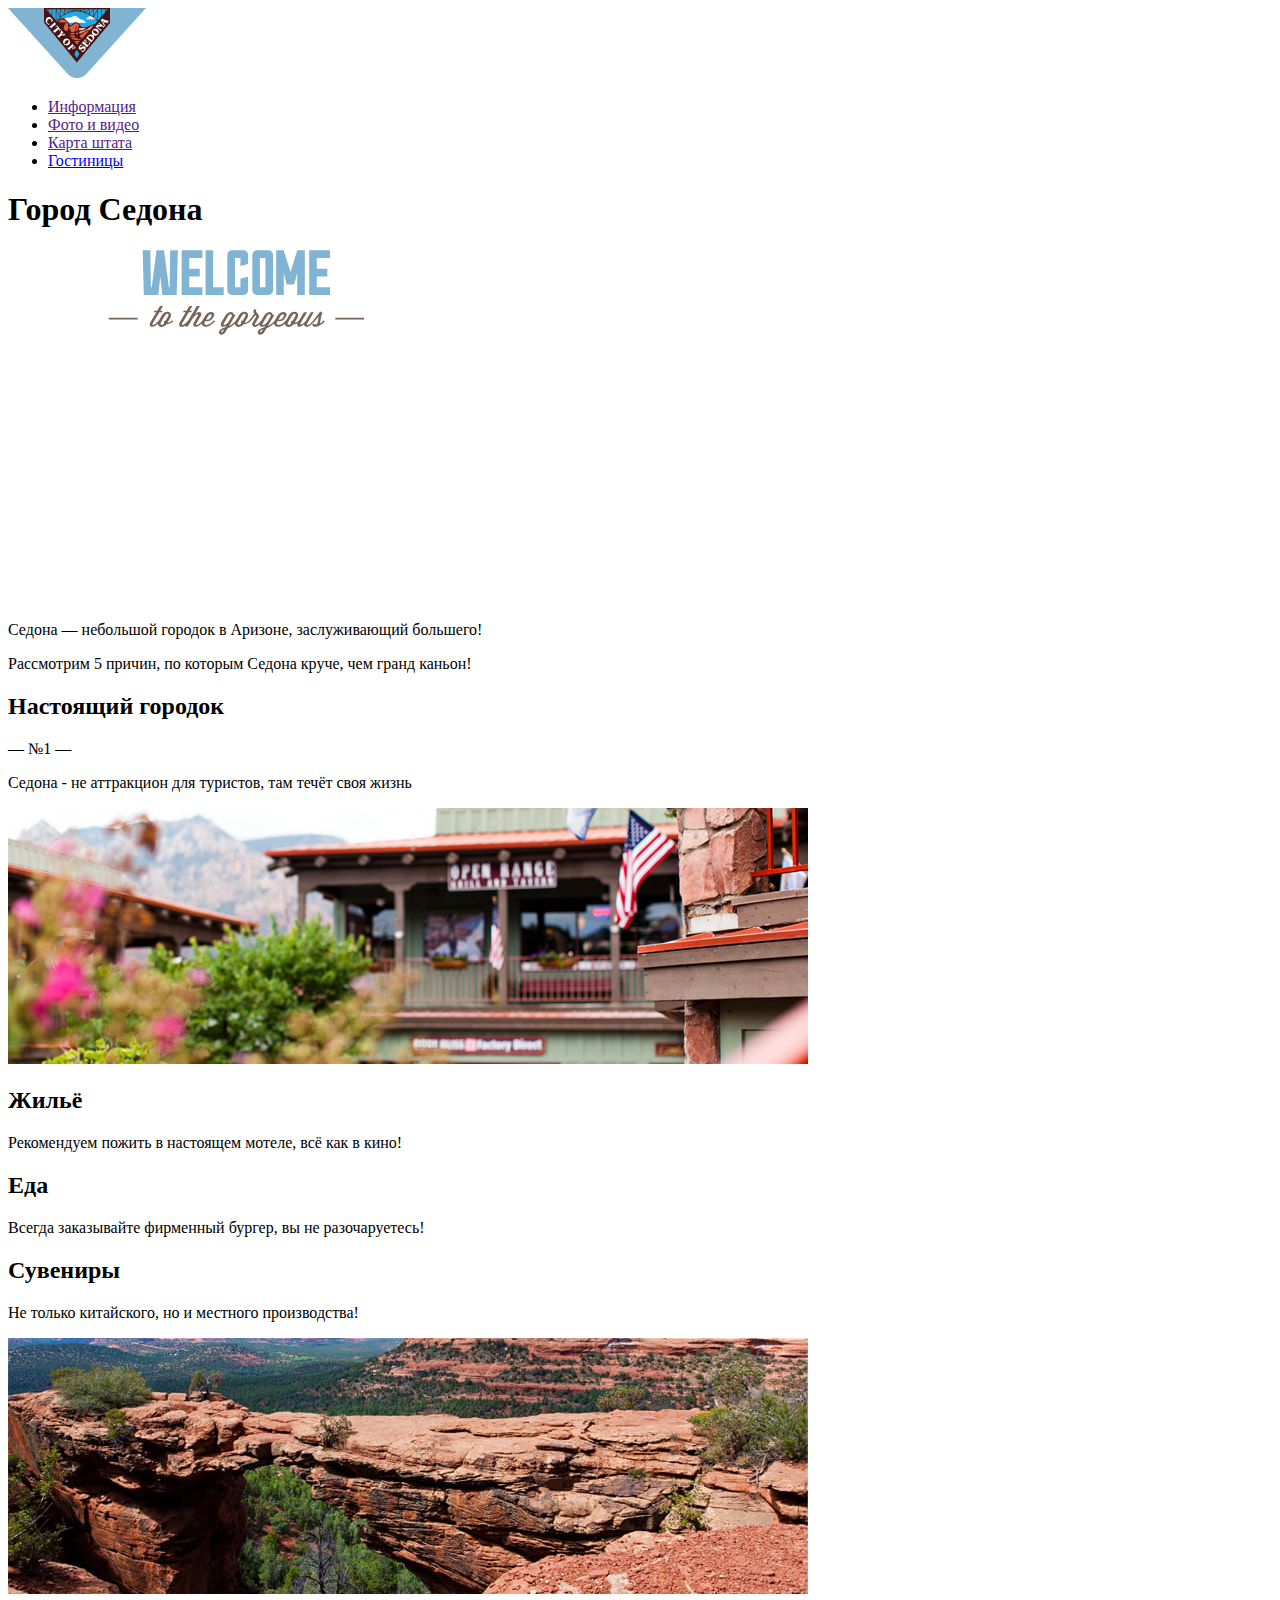
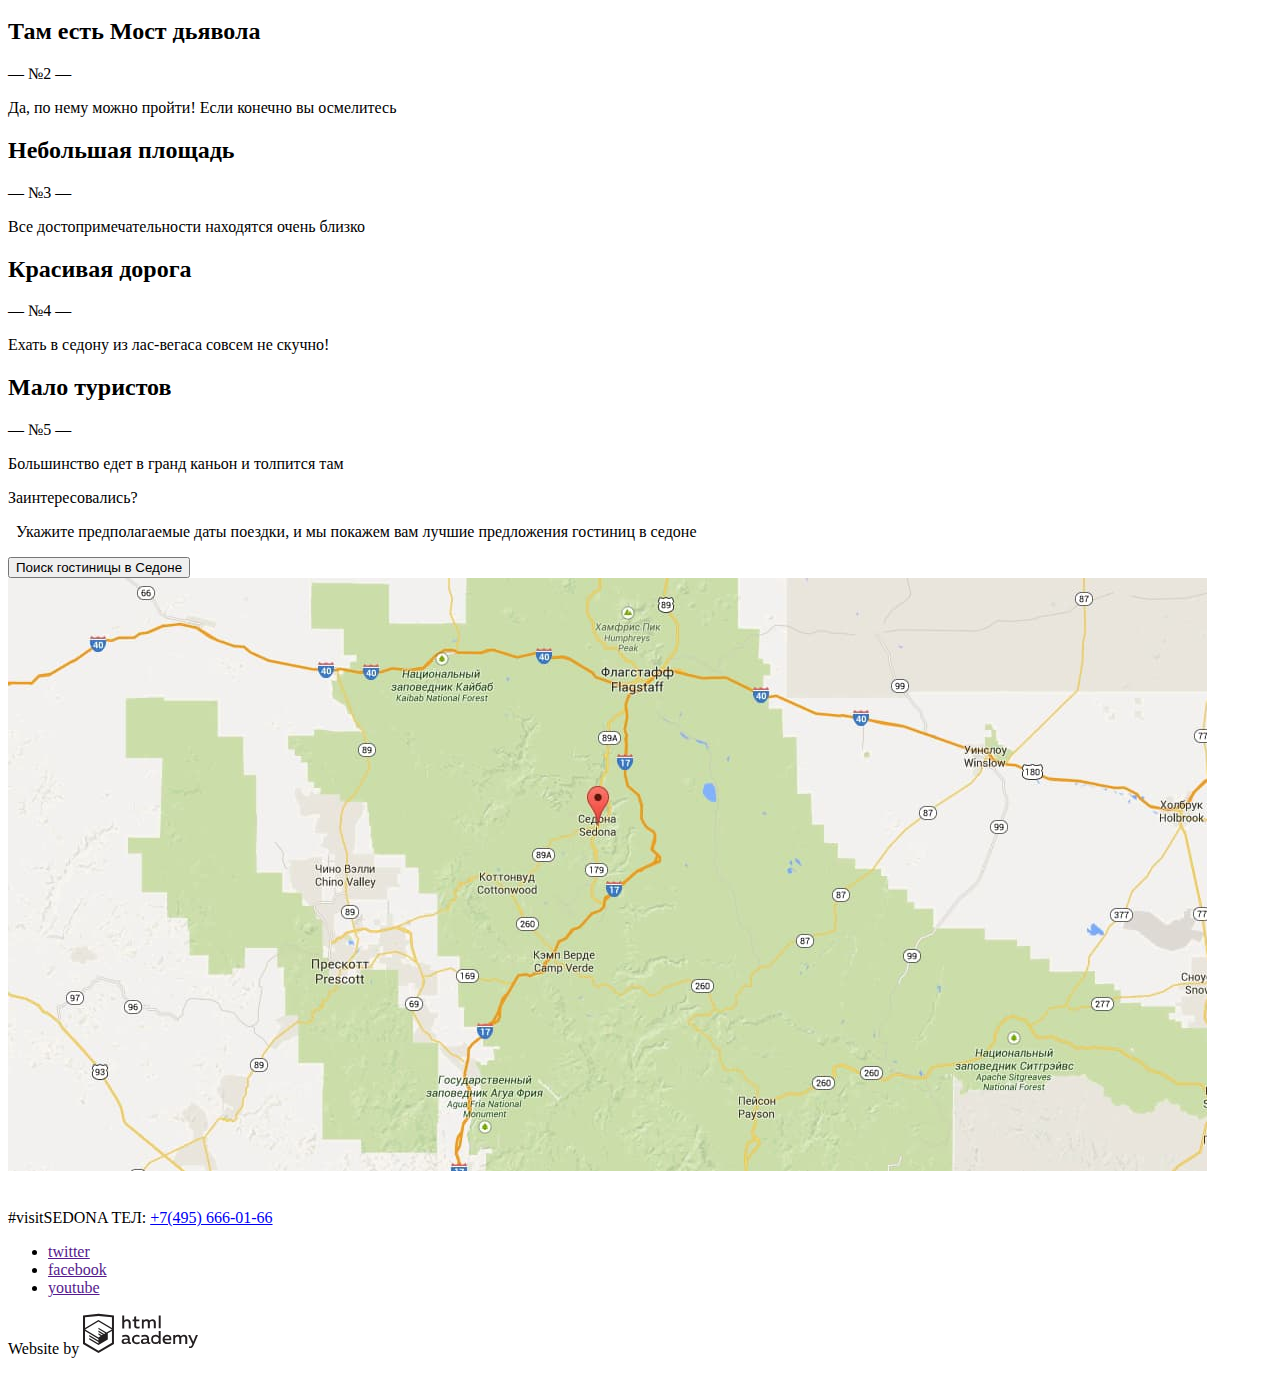
==== index.html @ aeca6a58 "правки" ====
<!DOCTYPE html>
<html lang="ru">
  <head>
    <meta charset="utf-8">
    <title>HTML Academy: Седона</title>
  </head>
  <body>
    <div> <!--Контентная область-->
      <header>
        <a>
          <img src="img\logo-sedona.svg" width="138px" height="70px" alt="логотип седона">
        </a>
        <nav>
          <ul>
            <li><a href="">Информация</a></li>
            <li><a href="">Фото и видео</a></li>
            <li><a href="">Карта штата</a></li>
            <li><a href="hotels.html">Гостиницы</a></li>
          </ul>
        </nav>
      </header>
      <main>
        <h1>Город Седона</h1>
        <section>
          <img src="img\intro-welcome.svg" width="456.65px" height="350.88" alt="Приветствие">
        </section>
        <section>
          <p>Седона — небольшой городок в Аризоне, заслуживающий большего! </p>
          <p>Рассмотрим 5 причин, по которым Седона круче, чем гранд каньон!</p>
        </section>
        <section>
          <div>
            <div>
              <h2>Настоящий городок</h2>
              <p>— №1 —</p>
              <p>Седона - не аттракцион для туристов, там течёт своя жизнь</p>
            </div>
            <div>
              <img src="img\photo.jpg" alt="Фото месности">
            </div>
          </div>
          <div>
            <div>
              <h2>Жильё</h2>
              <p>Рекомендуем пожить в настоящем мотеле, всё как в кино!</p>
            </div>
            <div>
              <h2>Еда</h2>
              <p>Всегда заказывайте фирменный бургер, вы не разочаруетесь!</p>
            </div>
            <div>
              <h2>Сувениры</h2>
              <p>Не только китайского, но и местного производства!</p>
            </div>
          </div>
          <div>
            <div>
              <img src="img\photo2.jpg" alt="Фото моста дьявола">
            </div>
            <div>
              <h2>Там есть Мост дьявола</h2>
              <p>— №2 —</p>
              <p>Да, по нему можно пройти! Если конечно вы осмелитесь</p>
            </div>
          </div>
          <div>
            <div>
              <h2>Небольшая площадь</h2>
              <p>— №3 —</p>
              <p>Все достопримечательности находятся очень близко</p>
            </div>
            <div>
              <h2>Красивая дорога</h2>
              <p>— №4 —</p>
              <p>Ехать в седону из лас-вегаса совсем не скучно!</p>
            </div>
            <div>
              <h2>Мало туристов</h2>
              <p>— №5 —</p>
              <p>Большинство едет в гранд каньон и толпится там</p>
            </div>
          </div>
        </section>
        <section>
          <p>Заинтересовались?</p>
          <p>  Укажите предполагаемые даты поездки, и мы покажем вам лучшие предложения гостиниц в седоне  </p>
          <button type="button" name="button">Поиск гостиницы в Седоне</button>
          <!--
          <form class="" action="index.html" method="post">
          </form>-->
        </section>
        <div>
          <img src="img\map.jpg" alt="местонахждение Седоны на карте">
        </div>
        <div>
          <img src="https://via.placeholder.com/150x100" alt="">
        </div>
      </main>
      <footer>
        <div>
          <p>#visitSEDONA ТЕЛ: <a href="tel:+79456660166">+7(495) 666-01-66</a></p>
        </div>
        <div>
          <ul>
            <li><a href="">twitter</a></li>
            <li><a href="">facebook</a></li>
            <li><a href="">youtube</a></li>
          </ul>
        </div>
        <div>
          <p>
            Website by
            <a href="https://htmlacademy.ru/intensive/htmlcss">
              <img src="img\logo-htmlacademy.svg" width="115px" height="41px" alt="логотип htmlacademy">
            </a>
          </p>
        </div>
      </footer>
    </div>
  </body>
</html>
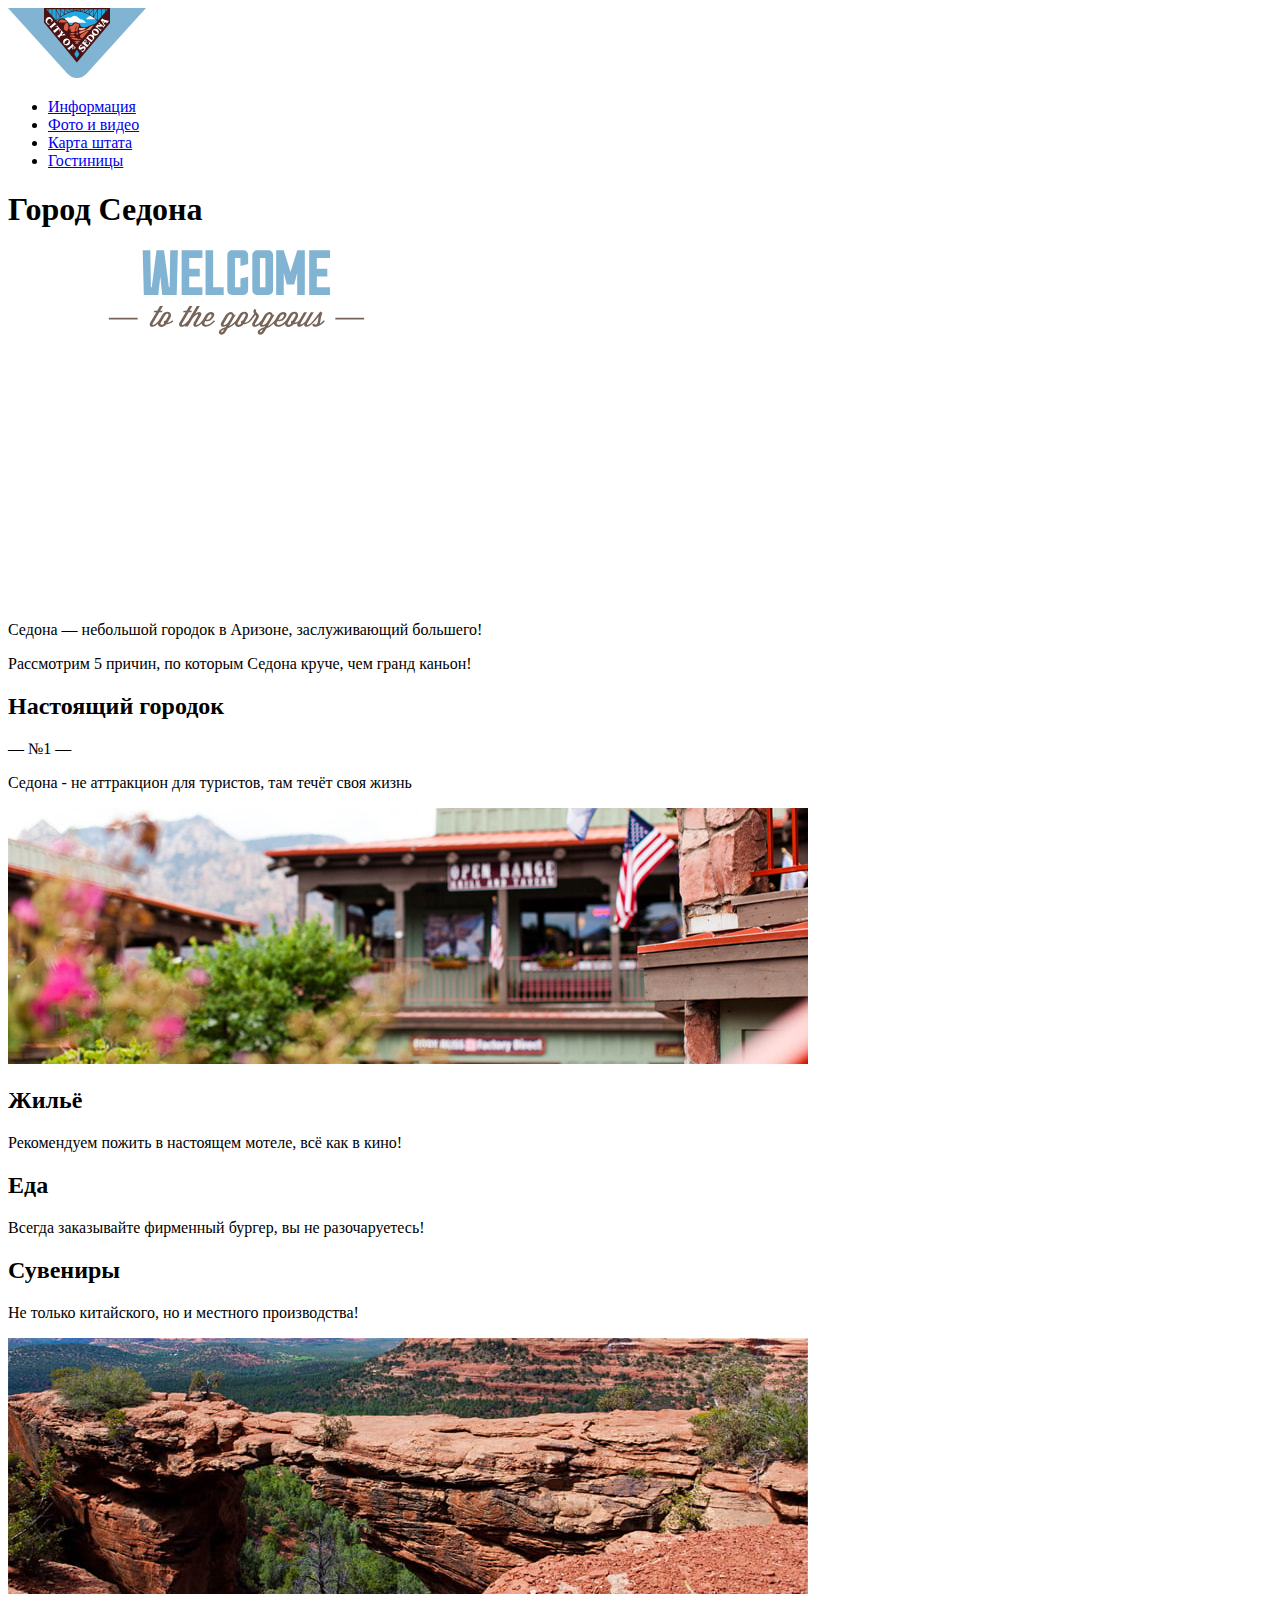
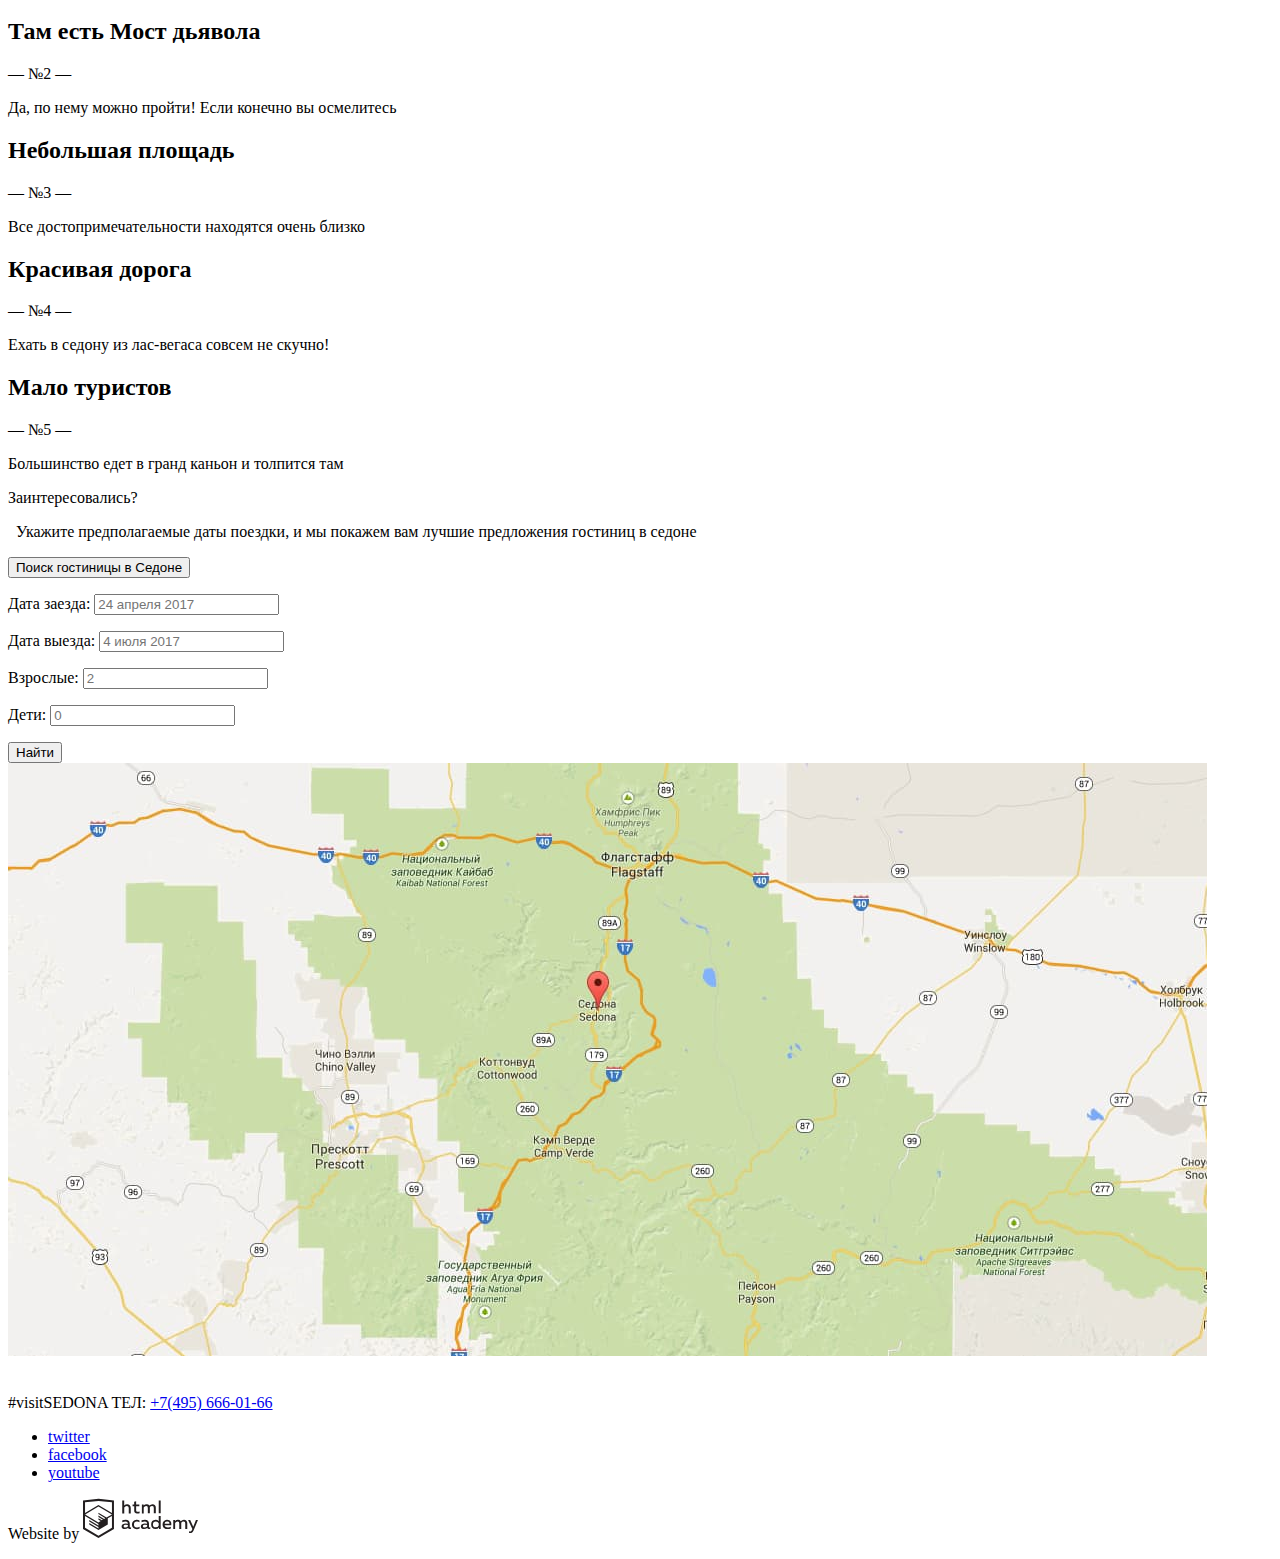
==== commit cc102a4e: "форма на главной" ====
--- a/index.html
+++ b/index.html
@@ -12,15 +12,15 @@
         </a>
         <nav>
           <ul>
-            <li><a href="">Информация</a></li>
-            <li><a href="">Фото и видео</a></li>
-            <li><a href="">Карта штата</a></li>
+            <li><a href="blank.html">Информация</a></li>
+            <li><a href="blank.html">Фото и видео</a></li>
+            <li><a href="blank.html">Карта штата</a></li>
             <li><a href="hotels.html">Гостиницы</a></li>
           </ul>
         </nav>
       </header>
       <main>
-        <h1>Город Седона</h1>
+        <h1 class="visually-hidden">Город Седона</h1>
         <section>
           <img src="img\intro-welcome.svg" width="456.65px" height="350.88" alt="Приветствие">
         </section>
@@ -93,9 +93,25 @@
   </p>
           <button type="button" name="button">Поиск гостиницы в Седоне</button>
-          <!--
-          <form class="" action="index.html" method="post">
-          </form>-->
+          <form action="https://echo.htmlacademy.ru/courses" method="post">
+            <p>
+              <label for="arrival-date">Дата заезда:</label>
+              <input id="arrival-date" type="text" placeholder="24 апреля 2017">
+            </p>
+            <p>
+              <label for="departure-date">Дата выезда:</label>
+              <input id="departure-date" type="text" placeholder="4 июля 2017">
+            </p>
+            <p>
+              <label for="adults-count">Взрослые:</label>
+              <input id="adults-count" type="nubmer" min="1" placeholder="2">
+            </p>
+            <p>
+              <label for="childs-count">Дети:</label>
+              <input id="childs-count" type="number" min="0" placeholder="0">
+            </p>
+            <button type="button">Найти</button>
+          </form>
         </section>
         <div>
           <img src="img\map.jpg" alt="местонахждение Седоны на карте">
@@ -110,9 +126,9 @@
         </div>
         <div>
           <ul>
-            <li><a href="">twitter</a></li>
-            <li><a href="">facebook</a></li>
-            <li><a href="">youtube</a></li>
+            <li><a href="blank.html">twitter</a></li>
+            <li><a href="blank.html">facebook</a></li>
+            <li><a href="blank.html">youtube</a></li>
           </ul>
         </div>
         <div>
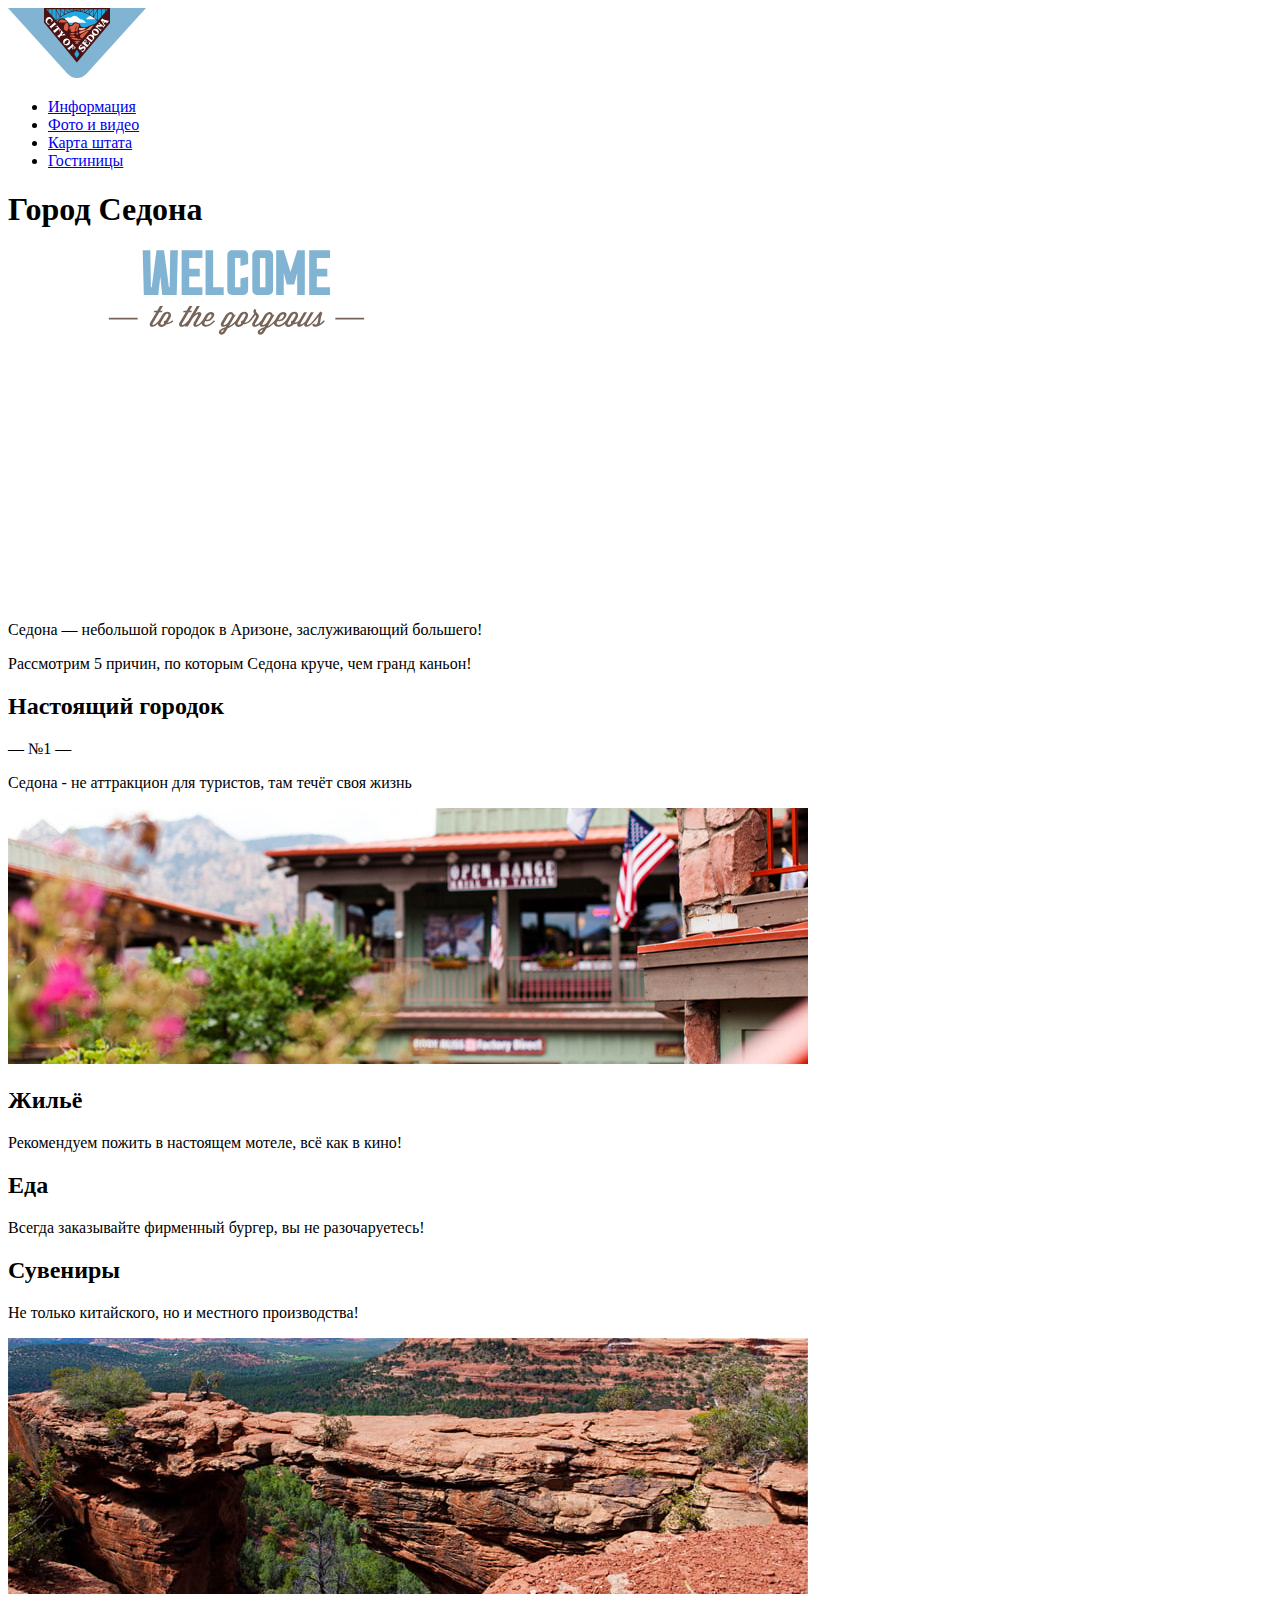
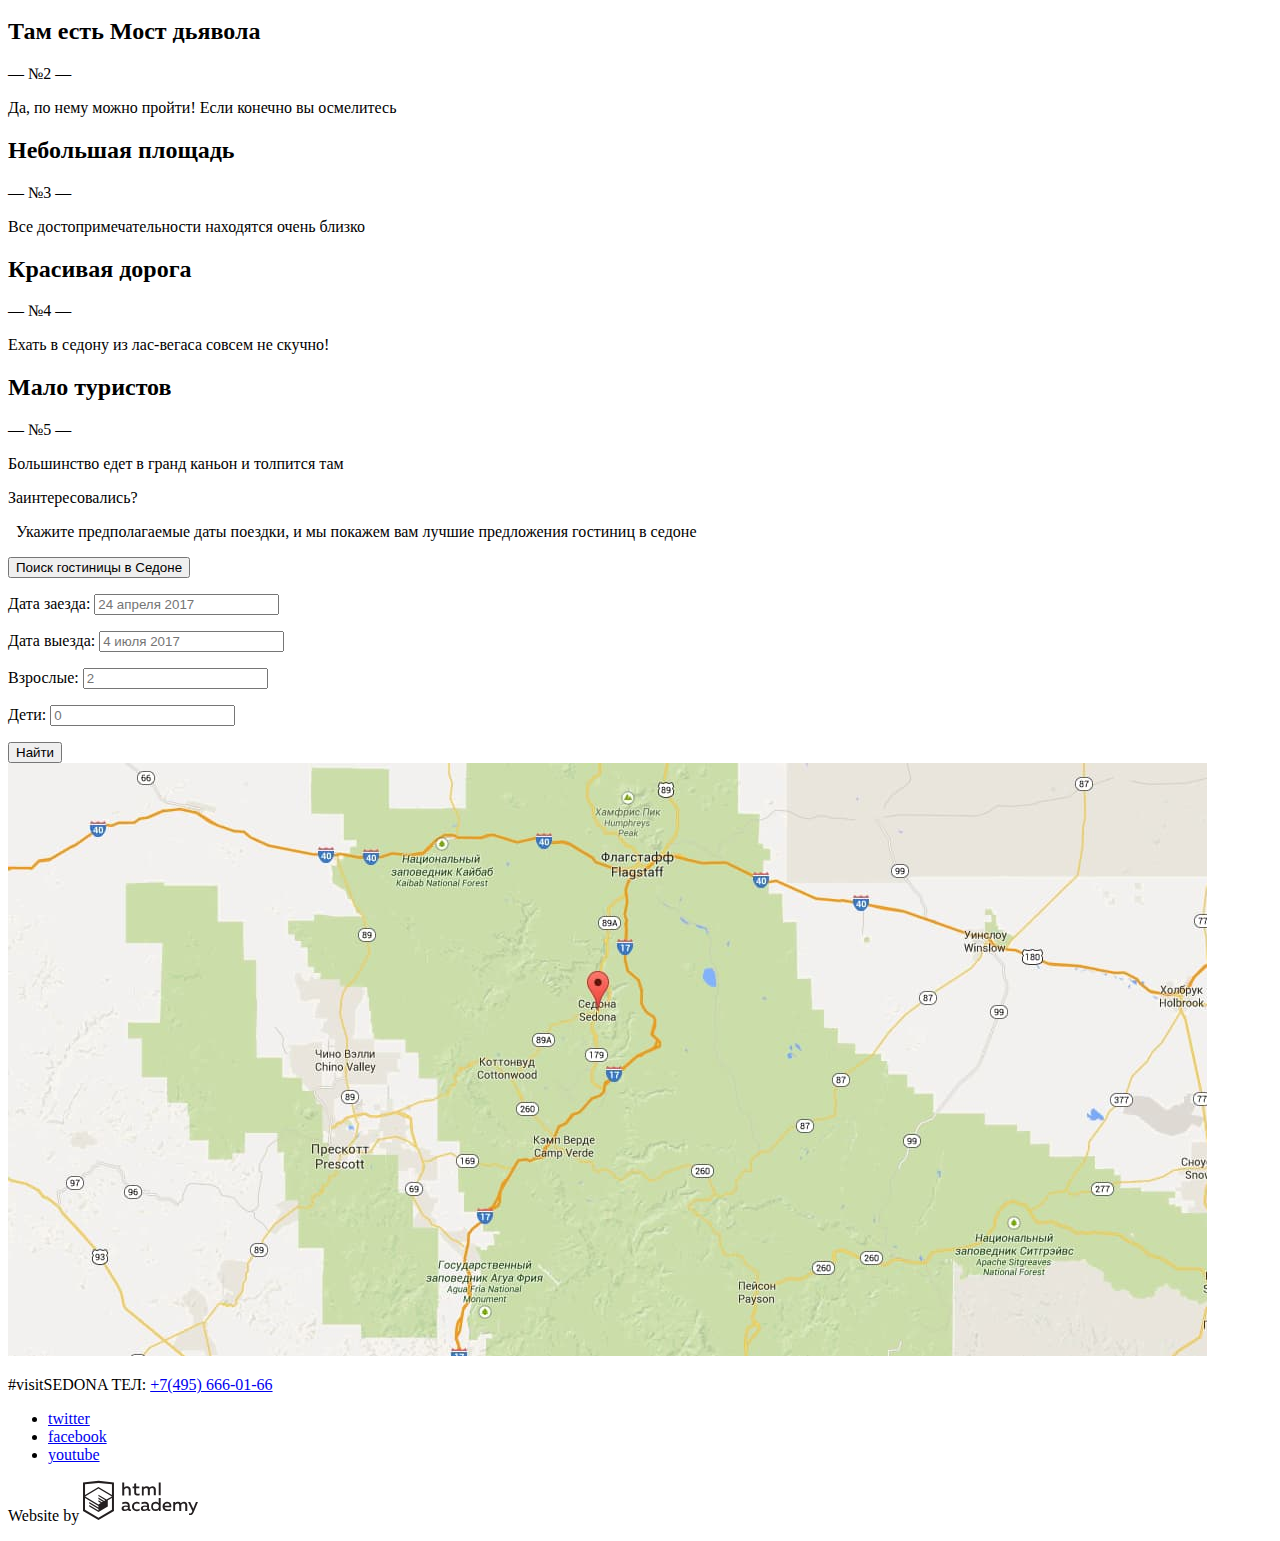
==== commit e69f8ecc: "правки" ====
--- a/index.html
+++ b/index.html
@@ -110,14 +110,11 @@
               <label for="childs-count">Дети:</label>
               <input id="childs-count" type="number" min="0" placeholder="0">
             </p>
-            <button type="button">Найти</button>
+            <button type="submit">Найти</button>
           </form>
         </section>
         <div>
           <img src="img\map.jpg" alt="местонахждение Седоны на карте">
-        </div>
-        <div>
-          <img src="https://via.placeholder.com/150x100" alt="">
         </div>
       </main>
       <footer>
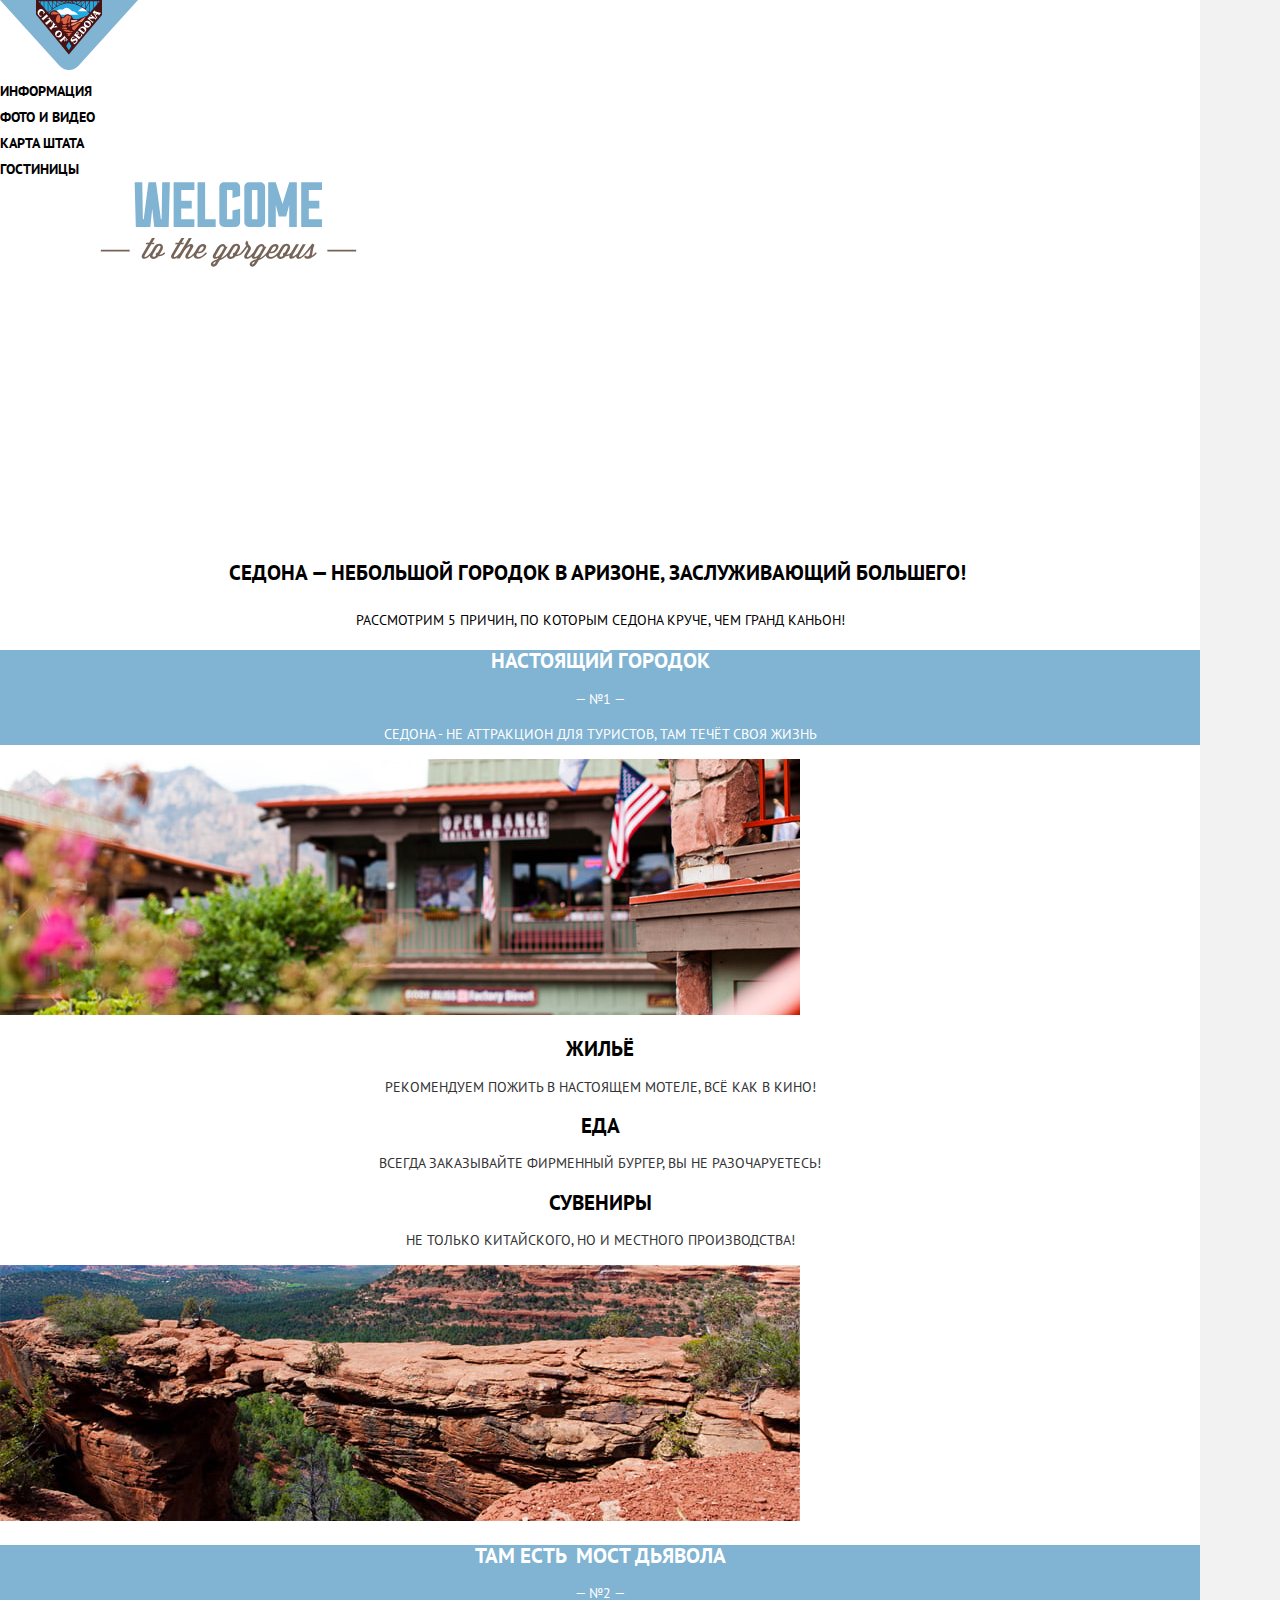
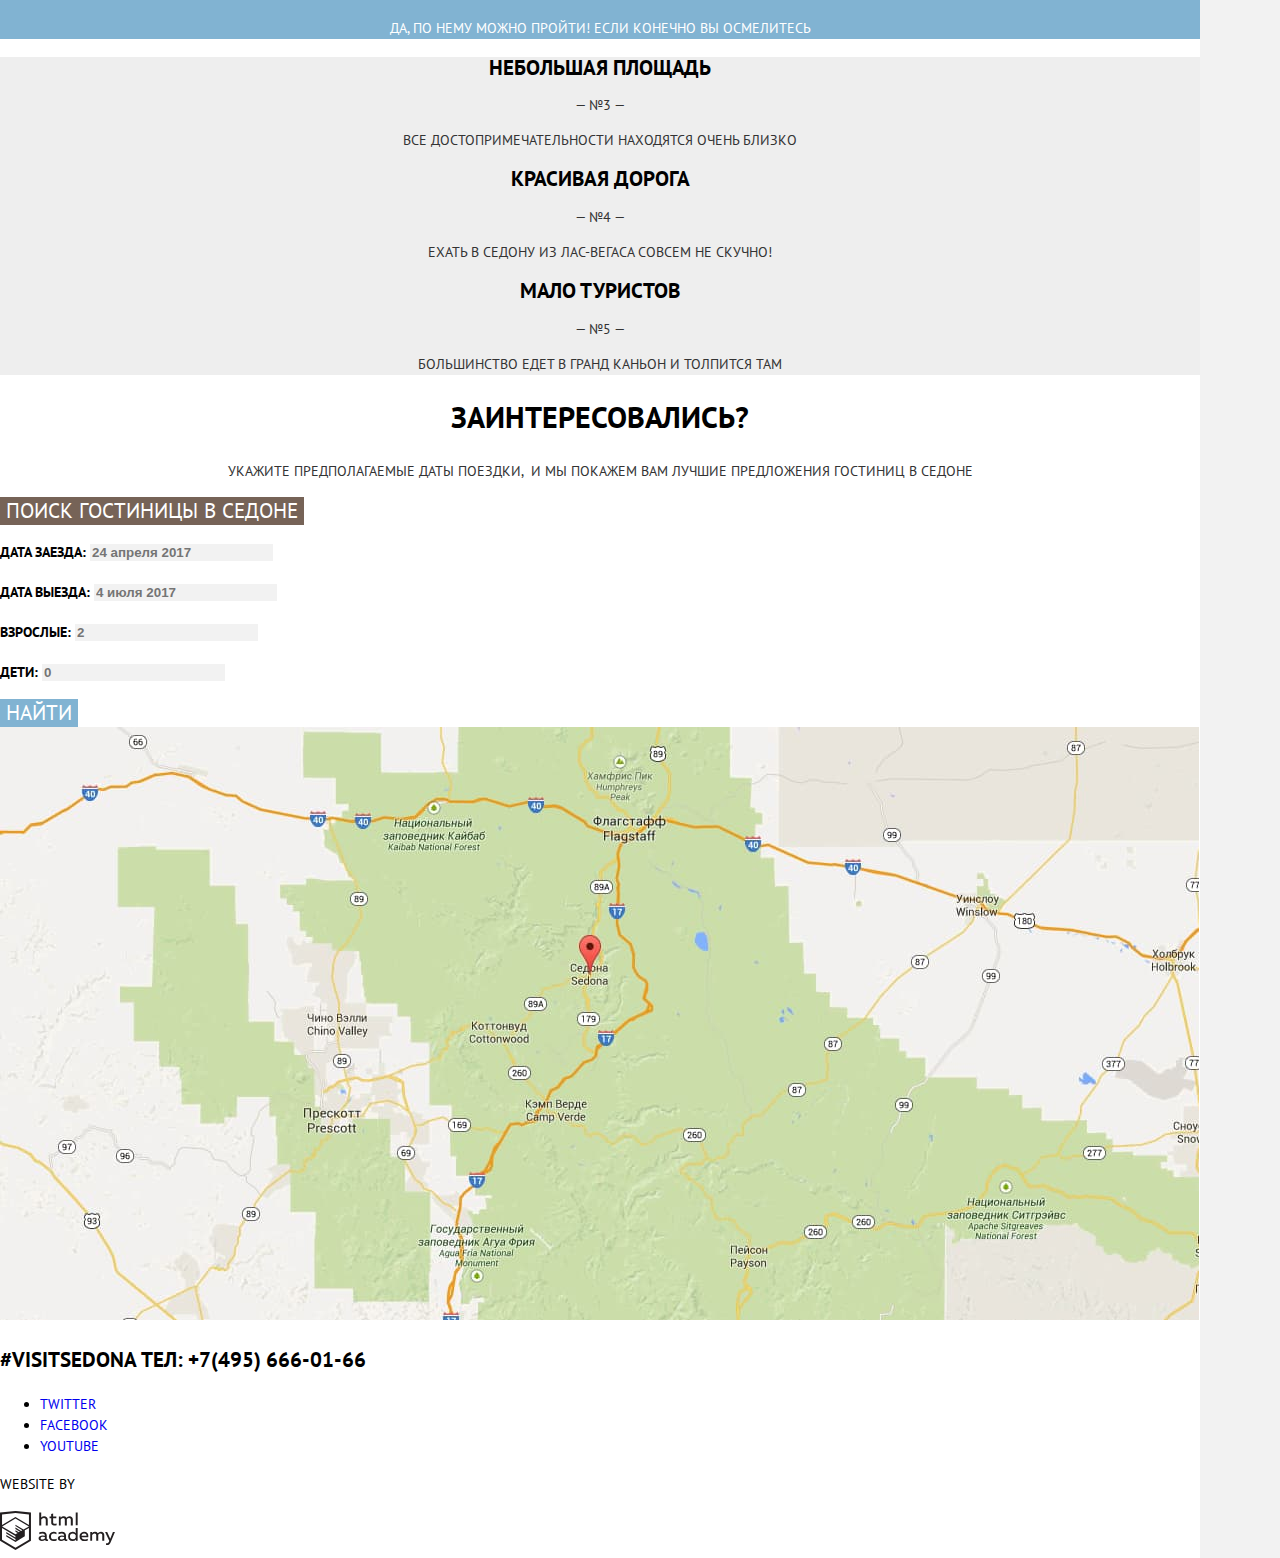
==== commit bbfef7d5: "введение в css" ====
--- a/index.html
+++ b/index.html
@@ -3,15 +3,18 @@
   <head>
     <meta charset="utf-8">
     <title>HTML Academy: Седона</title>
+    <link href="https://fonts.googleapis.com/css2?family=PT+Sans:wght@400;700&display=swap" rel="stylesheet">
+    <link href="css/normalize.css" rel="stylesheet">
+    <link href="css/style.css" rel="stylesheet">
   </head>
   <body>
-    <div> <!--Контентная область-->
+    <div class="content-area"> <!--Контентная область-->
       <header>
-        <a>
-          <img src="img\logo-sedona.svg" width="138px" height="70px" alt="логотип седона">
-        </a>
-        <nav>
-          <ul>
+        <nav class="main-navigation">
+          <a>
+            <img src="img\logo-sedona.svg" width="138px" height="70px" alt="логотип седона">
+          </a>
+          <ul class="site-navigation">
             <li><a href="blank.html">Информация</a></li>
             <li><a href="blank.html">Фото и видео</a></li>
             <li><a href="blank.html">Карта штата</a></li>
@@ -25,14 +28,14 @@
           <img src="img\intro-welcome.svg" width="456.65px" height="350.88" alt="Приветствие">
         </section>
         <section>
-          <p>Седона — небольшой городок в Аризоне, +          <p class="why-sedona-text">Седона — небольшой городок в Аризоне,  заслуживающий большего!  </p>
-          <p>Рассмотрим 5 причин, по которым Седона круче, чем гранд каньон!</p>
+          <p class="five-reasons-text">Рассмотрим 5 причин, по которым Седона круче, чем гранд каньон!</p>
         </section>
         <section>
           <div>
-            <div>
+            <div class="first-second-reason">
               <h2>Настоящий городок</h2>
               <p>— №1 —</p>
               <p>Седона - не аттракцион для туристов, там течёт своя жизнь</p>
@@ -41,7 +44,7 @@
               <img src="img\photo.jpg" alt="Фото месности">
             </div>
           </div>
-          <div>
+          <div class="other-reasons">
             <div>
               <h2>Жильё</h2>
               <p>Рекомендуем пожить в настоящем мотеле, всё как в кино!</p>
@@ -59,14 +62,14 @@
             <div>
               <img src="img\photo2.jpg" alt="Фото моста дьявола">
             </div>
-            <div>
+            <div class="first-second-reason">
               <h2>Там есть -Мост дьявола</h2>
+ Мост дьявола</h2>
               <p>— №2 —</p>
               <p>Да, по нему можно пройти! Если конечно вы осмелитесь</p>
             </div>
           </div>
-          <div>
+          <div class="other-reasons background-gallery">
             <div>
               <h2>Небольшая площадь</h2>
               <p>— №3 —</p>
@@ -84,16 +87,16 @@
             </div>
           </div>
         </section>
-        <section>
-          <p>Заинтересовались?</p>
-          <p> +        <section class="hotel-search">
+          <p class="interested">Заинтересовались?</p>
+          <p class="hotel-search-text">    Укажите предполагаемые даты поездки, -и мы покажем вам лучшие предложения гостиниц в седоне + и мы покажем вам лучшие предложения гостиниц в седоне    </p>
-          <button type="button" name="button">Поиск гостиницы в Седоне</button>
-          <form action="https://echo.htmlacademy.ru/courses" method="post">
+          <button class="button color-pine-cone" type="button" name="button">Поиск гостиницы в Седоне</button>
+          <form class="hotel-search-form" action="https://echo.htmlacademy.ru/courses" method="post">
             <p>
               <label for="arrival-date">Дата заезда:</label>
               <input id="arrival-date" type="text" placeholder="24 апреля 2017">
@@ -104,13 +107,13 @@
             </p>
             <p>
               <label for="adults-count">Взрослые:</label>
-              <input id="adults-count" type="nubmer" min="1" placeholder="2">
+              <input id="adults-count" type="number" min="1" placeholder="2">
             </p>
             <p>
               <label for="childs-count">Дети:</label>
               <input id="childs-count" type="number" min="0" placeholder="0">
             </p>
-            <button type="submit">Найти</button>
+            <button class="button color-half-baked" type="submit">Найти</button>
           </form>
         </section>
         <div>
@@ -118,7 +121,7 @@
         </div>
       </main>
       <footer>
-        <div>
+        <div class="phone">
           <p>#visitSEDONA ТЕЛ: <a href="tel:+79456660166">+7(495) 666-01-66</a></p>
         </div>
         <div>
@@ -128,13 +131,11 @@
             <li><a href="blank.html">youtube</a></li>
           </ul>
         </div>
-        <div>
-          <p>
-            Website by
+        <div class="website-by">
+          <p>Website by</p>
             <a href="https://htmlacademy.ru/intensive/htmlcss">
               <img src="img\logo-htmlacademy.svg" width="115px" height="41px" alt="логотип htmlacademy">
             </a>
-          </p>
         </div>
       </footer>
     </div>
--- a/css/style.css
+++ b/css/style.css
@@ -0,0 +1,331 @@
+/* Variables */
+
+:root {
+  --basic-grey: #888888;
+  --basic-black: #000000;
+  --basic-white: #FFFFFF;
+  --basic-mine-shaft: #333333;
+  --basic-half-baked : #81B3D2;
+  --basic-pine-cone: #766357;
+  --basic-gallery: #EEEEEE;
+  --basic-concrete: #F2F2F2;
+  --basic-dove-gray: #666666;
+
+  --button-hover-fountain-blue: #669EC0;
+  --button-push-steel-blue: #5496BD;
+  --button-hover-kabul: #604E43;
+  --button-push-mondo: #503E33;
+  --input-hover-gallery: #EBEBEB;
+}
+
+/* Global */
+
+body {
+  min-width: 1280px;
+  margin: 0;
+  padding: 0;
+  font-family: 'PT Sans', sans-serif;
+  font-size: 14px;
+  line-height: 21px;
+  font-weight: 400;
+  color: var(--basic-black);
+  text-transform: uppercase;
+  background-color: var(--basic-concrete);
+}
+
+a {
+  text-decoration: none;
+}
+
+img {
+  max-width: 100%;
+  height: auto;
+}
+
+.content-area {
+  max-width: 1200px;
+  background-color: var(--basic-white);
+}
+
+/* Main navigation */
+
+.main-navigation {
+  font-size: 14px;
+  line-height: 26px;
+  font-weight: bold;
+  background-color: var(--basic-white);
+}
+
+.site-navigation {
+  margin: 0;
+  padding: 0;
+  list-style: none;
+}
+
+.site-navigation a {
+  color: var(--basic-black);
+}
+
+.site-navigation a:hover,
+.site-navigation a:focus {
+  color: var(--basic-half-baked);
+}
+
+.site-navigation a:active {
+  opacity: 0.3;
+}
+
+/* Why Sedona */
+
+.why-sedona-text {
+  font-size: 21px;
+  line-height: 26px;
+  font-weight: bold;
+  text-align: center;
+}
+
+.five-reasons-text {
+  line-height: 26px;
+  text-align: center;
+}
+
+.first-second-reason {
+  text-align: center;
+  color: var(--basic-white);
+  background-color: var(--basic-half-baked);
+}
+
+.other-reasons {
+  text-align: center;
+  color: var(--basic-black);
+}
+
+.other-reasons p {
+  color: var(--basic-mine-shaft);
+}
+
+.background-gallery {
+  background-color: var(--basic-gallery);
+}
+
+/* Hotel search */
+
+.interested {
+  font-size: 30px;
+  line-height: 24px;
+  text-align: center;
+  font-weight: bold;
+}
+
+.hotel-search-text {
+  font-size: 14px;
+  line-height: 24px;
+  text-align: center;
+  color: var(--basic-mine-shaft);
+}
+
+.hotel-search .button {
+  font-family: 'PT Sans', sans-serif;
+  font-size: 21px;
+  line-height: 26px;
+  text-align: center;
+  color: var(--basic-white);
+  border: none;
+  text-transform: uppercase;
+}
+
+.color-pine-cone {
+  background-color: var(--basic-pine-cone);
+}
+
+.color-pine-cone:hover,
+.color-pine-cone:focus {
+  background-color: var(--button-hover-kabul);
+}
+
+.color-pine-cone:active {
+  background-color: var(--button-push-mondo);
+}
+
+.color-half-baked {
+  background-color: var(--basic-half-baked);
+}
+
+.color-half-baked:hover,
+.color-half-baked:focus {
+  background-color: var(--button-hover-fountain-blue);
+}
+
+.color-half-baked:active {
+  background-color: var(--button-push-steel-blue);
+}
+
+.hotel-search-form p {
+  line-height: 26px;
+  font-weight: bold;
+}
+
+.hotel-search-form input {
+  color: var(--basic-black);
+  font-weight: bold;
+  background-color: var(--basic-concrete);
+  border: none;
+}
+
+.hotel-search-form input:hover {
+  background-color: var(--input-hover-gallery);
+}
+
+.hotel-search-form input:focus {
+  background-color: var(--basic-white);
+  border: 2px solid #E5E5E5;
+  box-sizing: border-box;
+}
+
+/* Footer */
+
+.phone {
+  font-size: 21px;
+  line-height: 26px;
+  font-weight: bold;
+}
+
+.phone a {
+  color: var(--basic-black);
+}
+
+.website-by {
+  line-height: 26px;
+}
+
+/* hotels.html */
+
+/* Filter */
+
+.filter {
+  line-height: 21px;
+  color: var(--basic-white);
+  background-color: var(--basic-grey);
+}
+
+.filter legend {
+  font-size: 16px;
+  font-weight: bold;
+}
+
+.filter ul {
+  list-style: none;
+  padding: 0;
+  margin: 0;
+}
+
+.filter-button {
+  font-family: 'PT Sans', sans-serif;
+  margin: 0;
+  padding: 0;
+  font-size: 14px;
+  line-height: 21px;
+  text-transform: uppercase;
+  color: var(--basic-white);
+  background-color: rgba(0, 0, 0, 0);
+  border: 2px solid #FFFFFF;
+  box-sizing: border-box;
+  border-radius: 2px;
+}
+
+.filter-button:hover {
+  color: var(--basic-black);
+  background-color: var(--basic-white);
+  border: 2px solid #FFFFFF;
+  box-sizing: border-box;
+  border-radius: 2px;
+}
+
+/* Sorting */
+
+.sorting ul {
+  list-style: none;
+  padding: 0;
+  margin: 0;
+}
+
+.sorting-count {
+  font-size: 21px;
+  line-height: 26px;
+  font-weight: bold;
+}
+
+.sorting-button {
+  font-size: 12px;
+  line-height: 18px;
+  color: var(--basic-black);
+}
+
+.sorting-current {
+  color: var(--basic-half-baked);
+}
+
+.sorting-unselected {
+  opacity: 0.3;
+  border-bottom: 1px dashed var(--basic-half-baked);
+}
+
+.sorting-unselected:hover,
+.sorting-unselected:focus {
+  opacity: 1;
+  color: var(--basic-half-baked);
+}
+
+.sorting-unselected:active {
+  opacity: 1;
+  color: var(--basic-black);
+  border: none;
+}
+
+/* Hotels list */
+
+.hotels-list {
+  list-style: none;
+  padding: 0;
+  margin: 0;
+}
+
+.hotels-list h2 {
+  line-height: 26px;
+  color: var(--basic-black);
+}
+
+.hotels-list h2:hover,
+.hotels-list h2:focus {
+  color: var(--basic-half-baked);
+}
+.hotels-list h2:active {
+  opacity: 0.3;
+}
+
+.hotels-list span {
+  line-height: 21px;
+}
+
+.hotels-list .button {
+  line-height: 21px;
+  font-weight: bold;
+  color: var(--basic-white);
+}
+
+.raiting-text {
+  color: var(--basic-dove-gray);
+  background-color: var(--basic-concrete);
+}
+/* Visually hidden */
+
+.visually-hidden {
+  position: absolute;
+  width: 1px;
+  height: 1px;
+  margin: -1px;
+  padding: 0;
+  overflow: hidden;
+  border: 0;
+  clip: rect(0 0 0 0)
+}
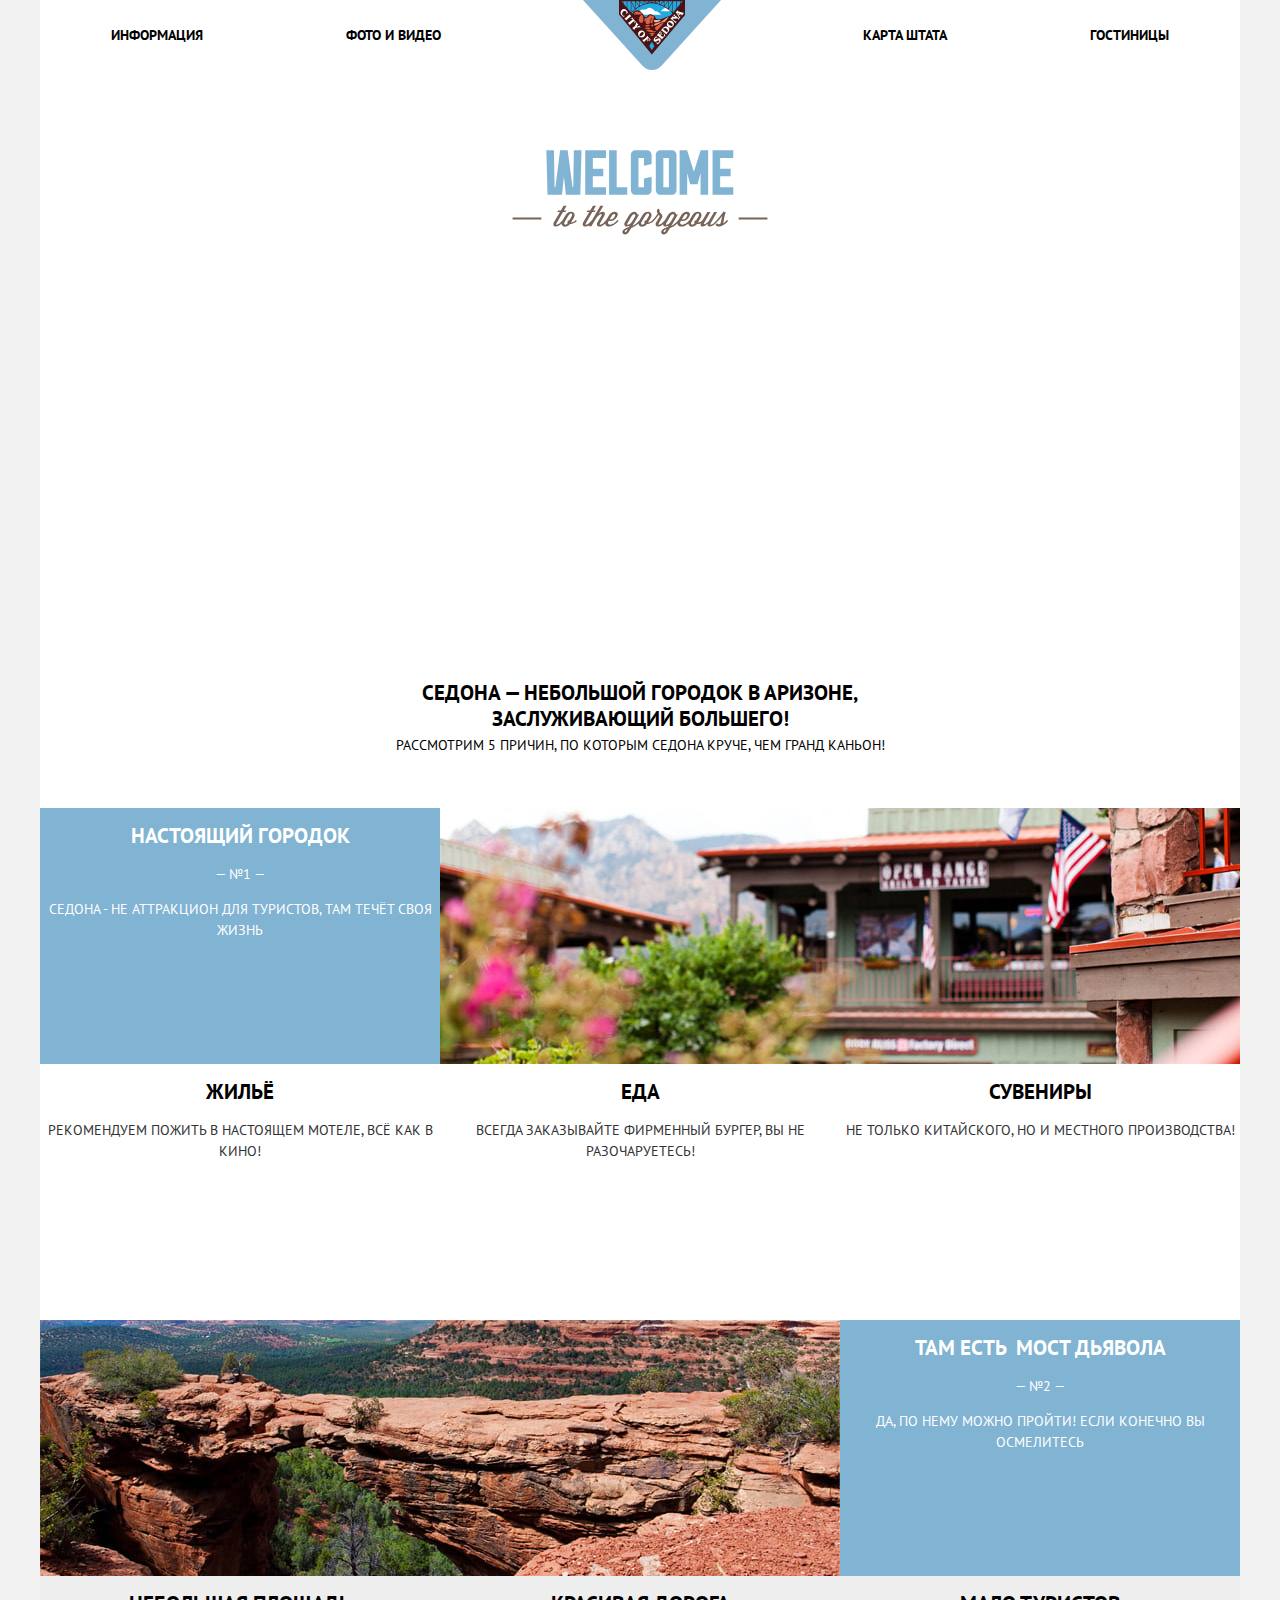
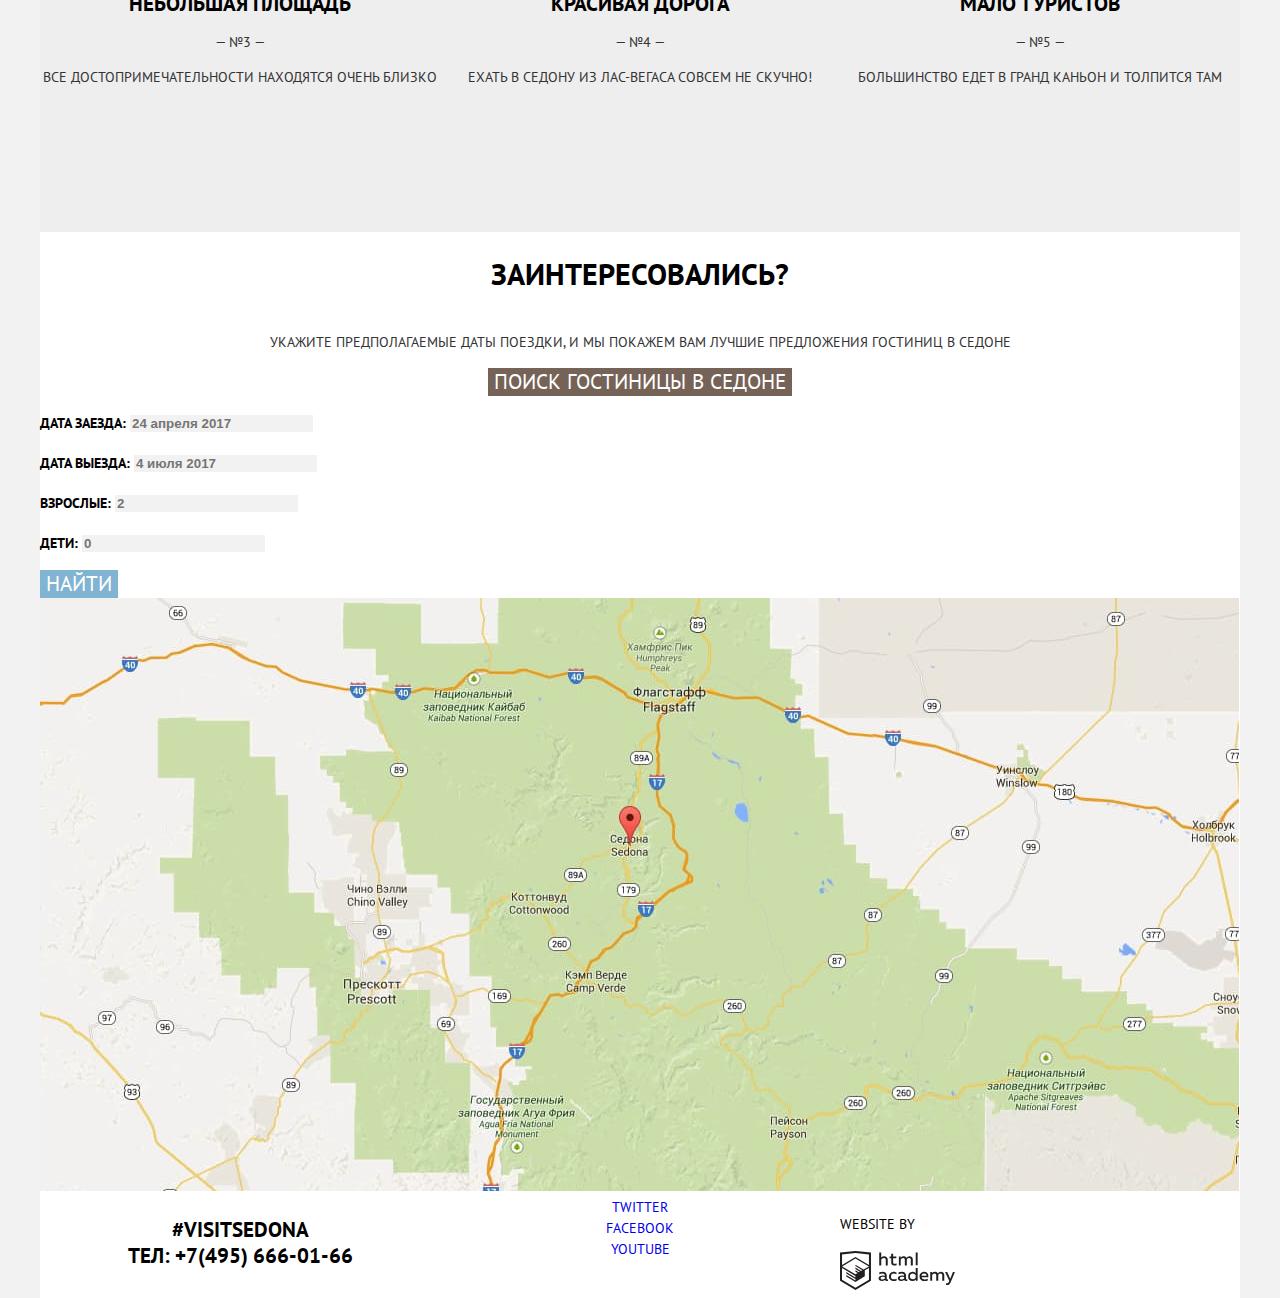
==== commit dc2a9fbf: "1" ====
--- a/index.html
+++ b/index.html
@@ -1,5 +1,5 @@
 <!DOCTYPE html>
-<html lang="ru">
+<html lang="ru" class="page">
   <head>
     <meta charset="utf-8">
     <title>HTML Academy: Седона</title>
@@ -7,16 +7,18 @@
     <link href="css/normalize.css" rel="stylesheet">
     <link href="css/style.css" rel="stylesheet">
   </head>
-  <body>
+  <body class="page-body">
     <div class="content-area"> <!--Контентная область-->
       <header>
         <nav class="main-navigation">
-          <a>
-            <img src="img\logo-sedona.svg" width="138px" height="70px" alt="логотип седона">
-          </a>
           <ul class="site-navigation">
             <li><a href="blank.html">Информация</a></li>
             <li><a href="blank.html">Фото и видео</a></li>
+            <li class="logo">
+              <a>
+                <img src="img\logo-sedona.svg" width="138px" height="70px" alt="логотип седона">
+              </a>
+            </li>
             <li><a href="blank.html">Карта штата</a></li>
             <li><a href="hotels.html">Гостиницы</a></li>
           </ul>
@@ -24,17 +26,15 @@
       </header>
       <main>
         <h1 class="visually-hidden">Город Седона</h1>
-        <section>
+        <section class="welcome">
           <img src="img\intro-welcome.svg" width="456.65px" height="350.88" alt="Приветствие">
         </section>
-        <section>
-          <p class="why-sedona-text">Седона — небольшой городок в Аризоне, -заслуживающий большего! -</p>
+        <section class="why-sedona">
+          <p class="why-sedona-text">Седона — небольшой городок в Аризоне, заслуживающий большего!</p>
           <p class="five-reasons-text">Рассмотрим 5 причин, по которым Седона круче, чем гранд каньон!</p>
         </section>
-        <section>
-          <div>
+        <section class="five-reasons">
+          <div class="five-reasons-flex">
             <div class="first-second-reason">
               <h2>Настоящий городок</h2>
               <p>— №1 —</p>
@@ -44,7 +44,7 @@
               <img src="img\photo.jpg" alt="Фото месности">
             </div>
           </div>
-          <div class="other-reasons">
+          <div class="other-reasons five-reasons-flex">
             <div>
               <h2>Жильё</h2>
               <p>Рекомендуем пожить в настоящем мотеле, всё как в кино!</p>
@@ -58,7 +58,7 @@
               <p>Не только китайского, но и местного производства!</p>
             </div>
           </div>
-          <div>
+          <div class="five-reasons-flex">
             <div>
               <img src="img\photo2.jpg" alt="Фото моста дьявола">
             </div>
@@ -69,7 +69,7 @@
               <p>Да, по нему можно пройти! Если конечно вы осмелитесь</p>
             </div>
           </div>
-          <div class="other-reasons background-gallery">
+          <div class="other-reasons background-gallery five-reasons-flex">
             <div>
               <h2>Небольшая площадь</h2>
               <p>— №3 —</p>
@@ -89,29 +89,30 @@
         </section>
         <section class="hotel-search">
           <p class="interested">Заинтересовались?</p>
-          <p class="hotel-search-text"> - -Укажите предполагаемые даты поездки, - и мы покажем вам лучшие предложения гостиниц в седоне - -</p>
+          <p class="hotel-search-text">Укажите предполагаемые даты поездки, и мы покажем вам лучшие предложения гостиниц в седоне</p>
           <button class="button color-pine-cone" type="button" name="button">Поиск гостиницы в Седоне</button>
           <form class="hotel-search-form" action="https://echo.htmlacademy.ru/courses" method="post">
             <p>
               <label for="arrival-date">Дата заезда:</label>
               <input id="arrival-date" type="text" placeholder="24 апреля 2017">
+              <div class="icon-calendar"></div>
             </p>
             <p>
               <label for="departure-date">Дата выезда:</label>
               <input id="departure-date" type="text" placeholder="4 июля 2017">
+              <div class="icon-calendar"></div>
             </p>
             <p>
               <label for="adults-count">Взрослые:</label>
               <input id="adults-count" type="number" min="1" placeholder="2">
+              <div class="icon-minus"></div>
+              <div class="icon-plus"></div>
             </p>
             <p>
               <label for="childs-count">Дети:</label>
               <input id="childs-count" type="number" min="0" placeholder="0">
+              <div class="icon-minus"></div>
+              <div class="icon-plus"></div>
             </p>
             <button class="button color-half-baked" type="submit">Найти</button>
           </form>
@@ -120,12 +121,12 @@
           <img src="img\map.jpg" alt="местонахждение Седоны на карте">
         </div>
       </main>
-      <footer>
+      <footer class="main-footer">
         <div class="phone">
-          <p>#visitSEDONA ТЕЛ: <a href="tel:+79456660166">+7(495) 666-01-66</a></p>
+          <p>#visitSEDONA<br><a href="tel:+79456660166">ТЕЛ: +7(495) 666-01-66</a></p>
         </div>
         <div>
-          <ul>
+          <ul class="social">
             <li><a href="blank.html">twitter</a></li>
             <li><a href="blank.html">facebook</a></li>
             <li><a href="blank.html">youtube</a></li>
--- a/css/style.css
+++ b/css/style.css
@@ -45,6 +45,22 @@
 .content-area {
   max-width: 1200px;
   background-color: var(--basic-white);
+
+  margin: 0 auto;
+}
+
+.page {
+  height: 100%;
+}
+
+.page-body {
+  min-height: 100%;
+  display: grid;
+  grid-template-rows:
+    min-content
+    1fr
+    min-content;
+  align-content: start;
 }
 
 /* Main navigation */
@@ -60,6 +76,10 @@
   margin: 0;
   padding: 0;
   list-style: none;
+
+  display: flex;
+  justify-content: space-around;
+  align-items: center;
 }
 
 .site-navigation a {
@@ -75,6 +95,20 @@
   opacity: 0.3;
 }
 
+.logo {
+  width: 138px;
+  height: 70px;
+}
+
+/* Welcome */
+
+.welcome {
+  display: flex;
+  justify-content: center;
+  align-items: center;
+  height: 510px;
+}
+
 /* Why Sedona */
 
 .why-sedona-text {
@@ -82,22 +116,48 @@
   line-height: 26px;
   font-weight: bold;
   text-align: center;
+
+  max-width: 470px;
+  margin: 0 auto;
+  padding-top: 100px;
 }
 
 .five-reasons-text {
   line-height: 26px;
   text-align: center;
+
+  max-width: 520px;
+  margin: 0 auto;
+  padding-bottom: 50px;
+}
+
+/* Five-reasons */
+
+.five-reasons {
+  display: grid;
+  grid-template-columns: 400px 400px 400px;
+  grid-template-rows: 256px 256px 256px 256px;
+}
+.five-reasons-flex {
+  display: flex;
+  grid-column: 1/5;
 }
 
 .first-second-reason {
   text-align: center;
   color: var(--basic-white);
   background-color: var(--basic-half-baked);
+
+  width: 400px;
 }
 
 .other-reasons {
   text-align: center;
   color: var(--basic-black);
+}
+
+.other-reasons div {
+  width: 400px;
 }
 
 .other-reasons p {
@@ -123,6 +183,9 @@
   text-align: center;
   color: var(--basic-mine-shaft);
 }
+.hotel-search {
+    display: grid;
+}
 
 .hotel-search .button {
   font-family: 'PT Sans', sans-serif;
@@ -132,6 +195,9 @@
   color: var(--basic-white);
   border: none;
   text-transform: uppercase;
+
+  max-width: 568px;
+  margin: 0 auto;
 }
 
 .color-pine-cone {
@@ -184,14 +250,34 @@
 
 /* Footer */
 
+.main-footer {
+  display: grid;
+  grid-template-columns: 1fr 1fr 1fr;
+}
+
 .phone {
   font-size: 21px;
   line-height: 26px;
   font-weight: bold;
 }
 
+.phone p {
+  max-width: 250px;
+  text-align: center;
+  margin: 0 auto;
+  margin-top: 20px;
+}
+
 .phone a {
   color: var(--basic-black);
+}
+
+.social {
+  justify-self: center;
+  text-align: center;
+  list-style: none;
+  margin: 0;
+  padding: 0;
 }
 
 .website-by {
@@ -206,6 +292,17 @@
   line-height: 21px;
   color: var(--basic-white);
   background-color: var(--basic-grey);
+
+  display: grid;
+  grid-template-columns: 300px 300px 600px;
+}
+
+.filter fieldset {
+  border: none;
+}
+
+.filter-checkbox-grid {
+  grid-row: 1/3;
 }
 
 .filter legend {
@@ -243,10 +340,18 @@
 
 /* Sorting */
 
+.sorting {
+  display: flex;
+  justify-content: start;
+  align-items: baseline;
+}
+
 .sorting ul {
   list-style: none;
   padding: 0;
   margin: 0;
+
+  display: flex;
 }
 
 .sorting-count {
@@ -288,6 +393,13 @@
   list-style: none;
   padding: 0;
   margin: 0;
+
+  display: grid;
+  grid-template-rows: 150px 150px 150px;
+}
+
+.hotels-list li {
+  display: flex;
 }
 
 .hotels-list h2 {
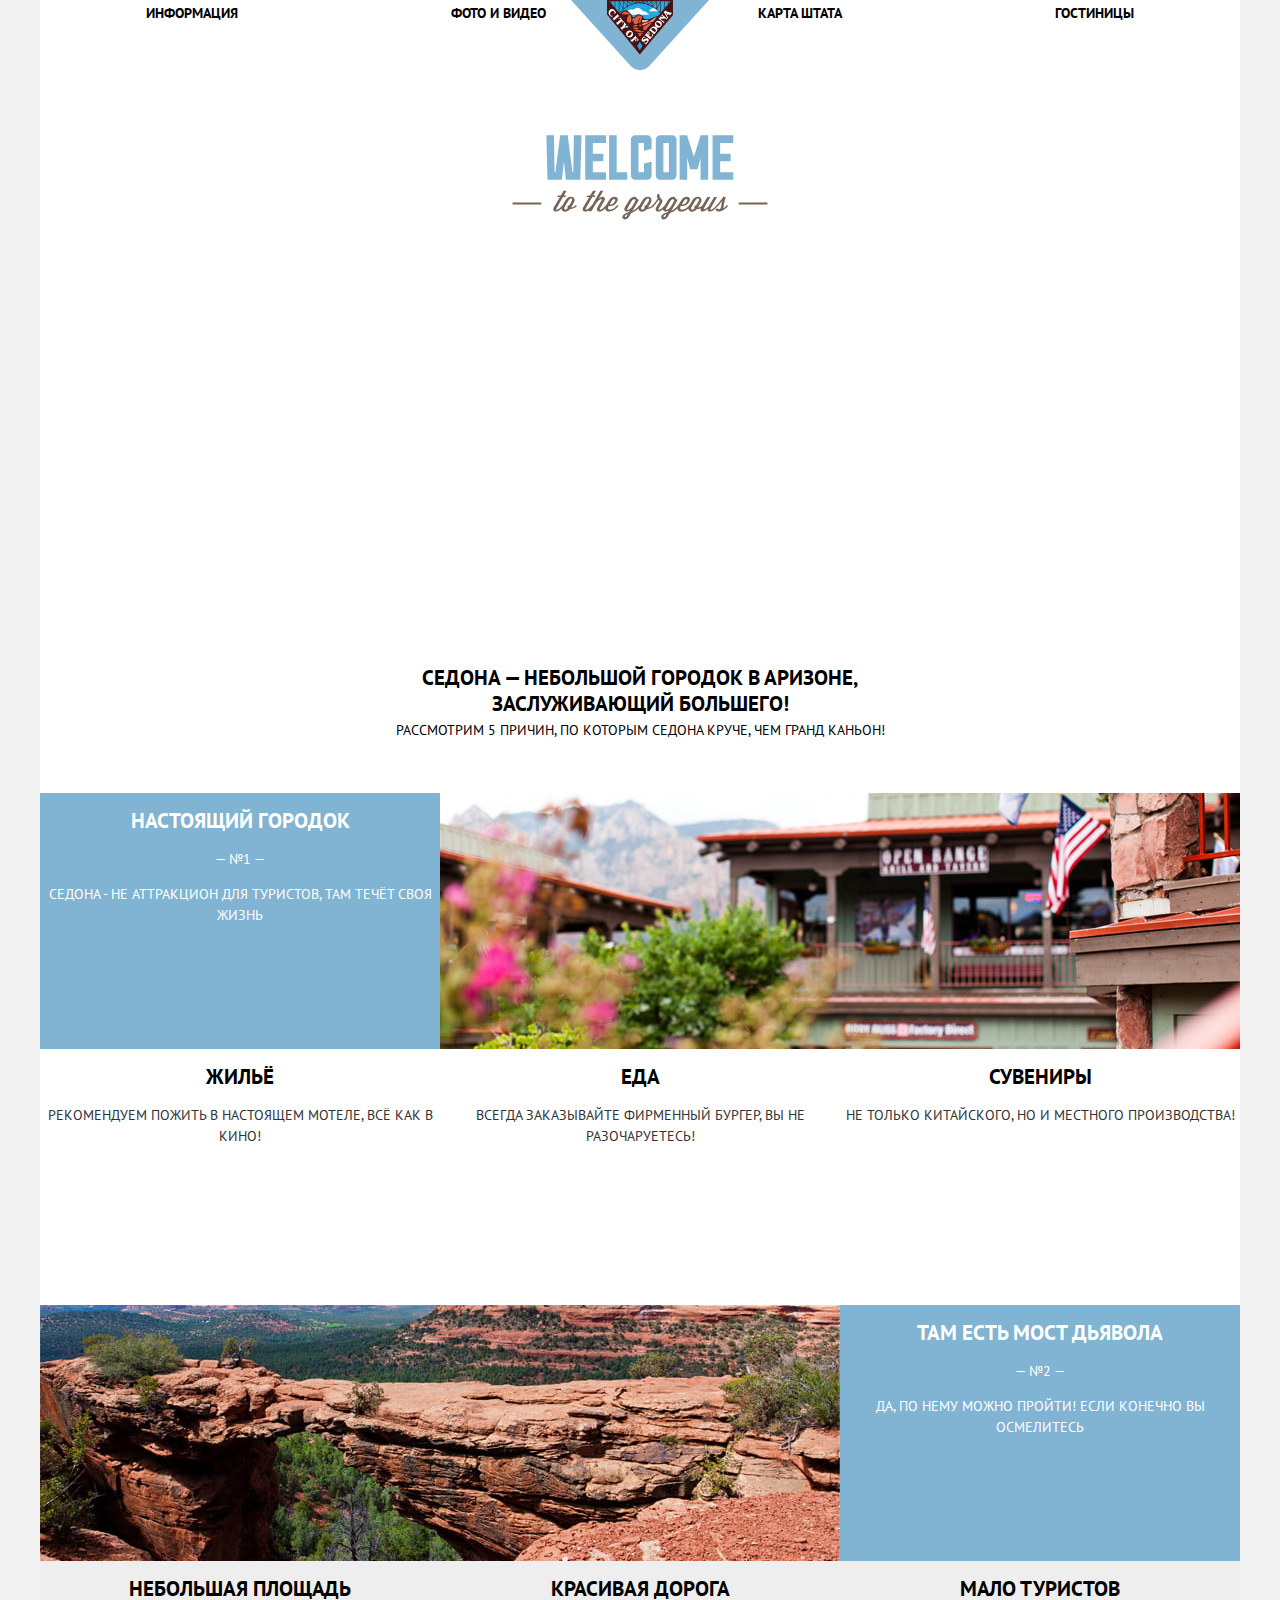
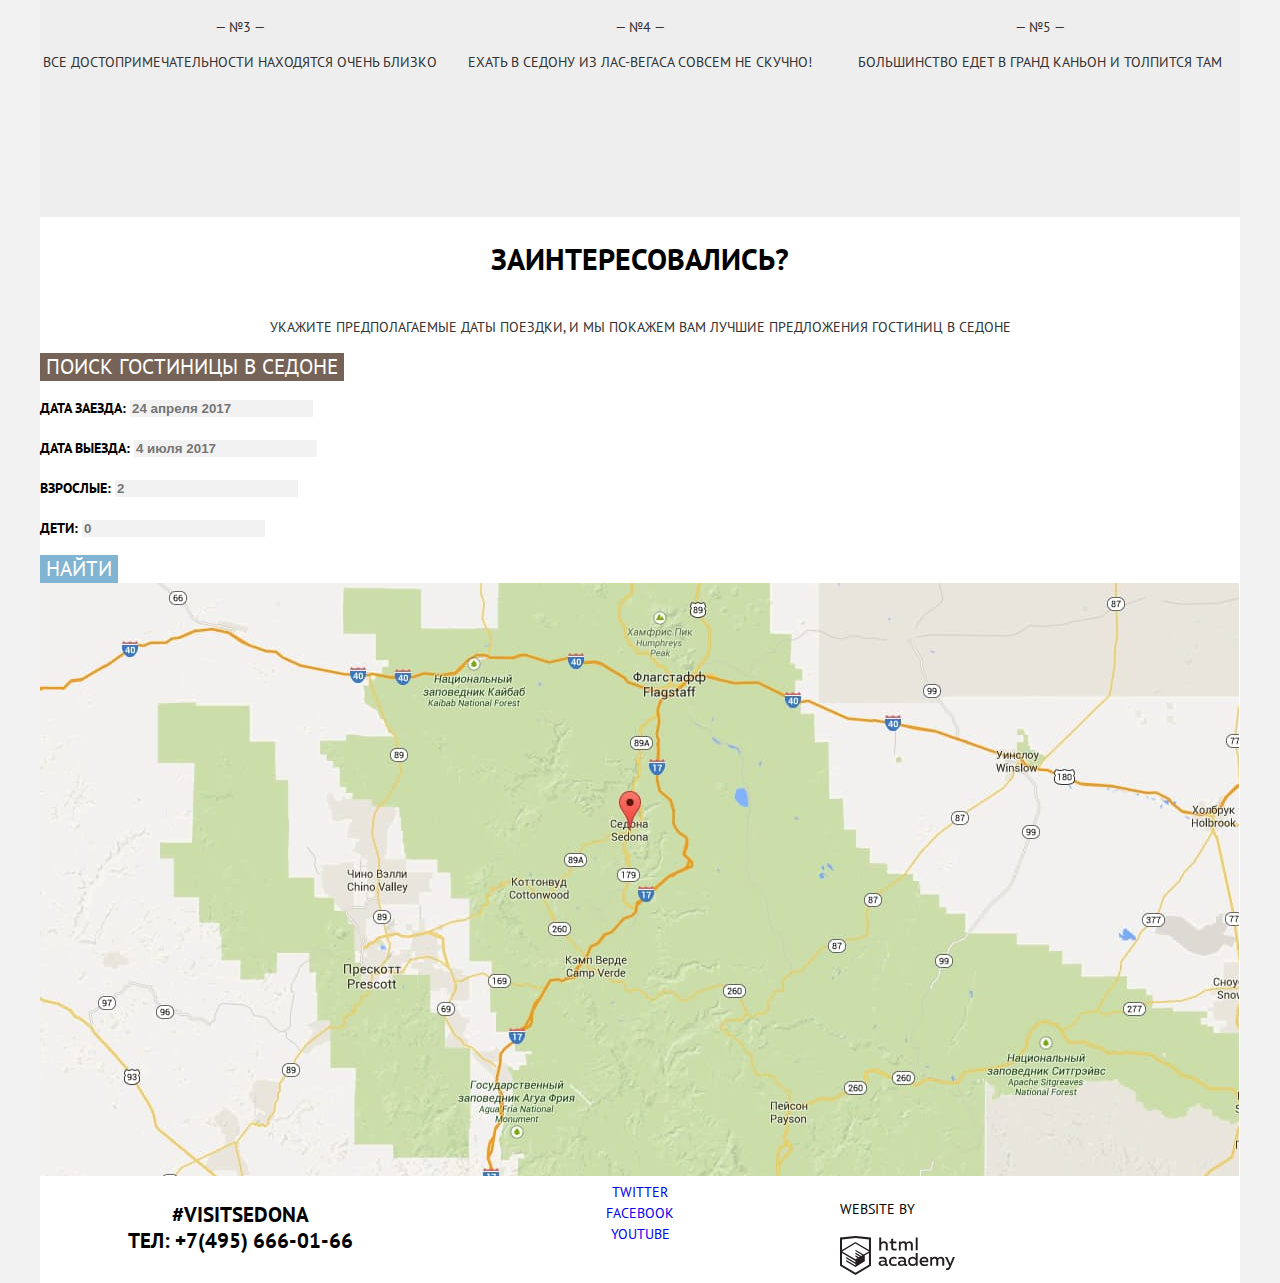
==== commit d009a8e8: "2" ====
--- a/index.html
+++ b/index.html
@@ -11,29 +11,31 @@
     <div class="content-area"> <!--Контентная область-->
       <header>
         <nav class="main-navigation">
+        <div class="logo-container">
+          <a>
+            <img class="logo" src="img\logo-sedona.svg" width="138px" height="70px" alt="логотип седона">
+          </a>
+        </div>
           <ul class="site-navigation">
-            <li><a href="blank.html">Информация</a></li>
-            <li><a href="blank.html">Фото и видео</a></li>
-            <li class="logo">
-              <a>
-                <img src="img\logo-sedona.svg" width="138px" height="70px" alt="логотип седона">
-              </a>
-            </li>
-            <li><a href="blank.html">Карта штата</a></li>
-            <li><a href="hotels.html">Гостиницы</a></li>
+            <li class="information"><a href="blank.html">Информация</a></li>
+            <li class="photo-video"><a href="blank.html">Фото и видео</a></li>
+            <li class="map"><a href="blank.html">Карта штата</a></li>
+            <li class="hotels"><a href="hotels.html">Гостиницы</a></li>
           </ul>
         </nav>
       </header>
       <main>
         <h1 class="visually-hidden">Город Седона</h1>
         <section class="welcome">
+          <h2 class="visually-hidden">Приветствие сайта</h2>
           <img src="img\intro-welcome.svg" width="456.65px" height="350.88" alt="Приветствие">
         </section>
         <section class="why-sedona">
-          <p class="why-sedona-text">Седона — небольшой городок в Аризоне, заслуживающий большего!</p>
+          <h2 class="why-sedona-text">Седона — небольшой городок в Аризоне, заслуживающий большего!</h2>
           <p class="five-reasons-text">Рассмотрим 5 причин, по которым Седона круче, чем гранд каньон!</p>
         </section>
         <section class="five-reasons">
+          <h2 class="visually-hidden">5 причин почему Сезодна</h2>
           <div class="five-reasons-flex">
             <div class="first-second-reason">
               <h2>Настоящий городок</h2>
@@ -63,8 +65,7 @@
               <img src="img\photo2.jpg" alt="Фото моста дьявола">
             </div>
             <div class="first-second-reason">
-              <h2>Там есть - Мост дьявола</h2>
+              <h2>Там есть Мост дьявола</h2>
               <p>— №2 —</p>
               <p>Да, по нему можно пройти! Если конечно вы осмелитесь</p>
             </div>
@@ -88,34 +89,39 @@
           </div>
         </section>
         <section class="hotel-search">
+          <h2 class="visually-hidden">Поиск гостиницы</h2>
           <p class="interested">Заинтересовались?</p>
           <p class="hotel-search-text">Укажите предполагаемые даты поездки, и мы покажем вам лучшие предложения гостиниц в седоне</p>
-          <button class="button color-pine-cone" type="button" name="button">Поиск гостиницы в Седоне</button>
-          <form class="hotel-search-form" action="https://echo.htmlacademy.ru/courses" method="post">
-            <p>
-              <label for="arrival-date">Дата заезда:</label>
-              <input id="arrival-date" type="text" placeholder="24 апреля 2017">
-              <div class="icon-calendar"></div>
-            </p>
-            <p>
-              <label for="departure-date">Дата выезда:</label>
-              <input id="departure-date" type="text" placeholder="4 июля 2017">
-              <div class="icon-calendar"></div>
-            </p>
-            <p>
-              <label for="adults-count">Взрослые:</label>
-              <input id="adults-count" type="number" min="1" placeholder="2">
-              <div class="icon-minus"></div>
-              <div class="icon-plus"></div>
-            </p>
-            <p>
-              <label for="childs-count">Дети:</label>
-              <input id="childs-count" type="number" min="0" placeholder="0">
-              <div class="icon-minus"></div>
-              <div class="icon-plus"></div>
-            </p>
-            <button class="button color-half-baked" type="submit">Найти</button>
-          </form>
+          <div class="modal-block">
+            <button class="button color-pine-cone" type="button" name="button">Поиск гостиницы в Седоне</button>
+            <div class="modal">
+              <form class="hotel-search-form" action="https://echo.htmlacademy.ru/courses" method="post">
+              <p>
+                <label for="arrival-date">Дата заезда:</label>
+                <input id="arrival-date" type="text" placeholder="24 апреля 2017">
+                <div class="icon-calendar"></div>
+              </p>
+              <p>
+                <label for="departure-date">Дата выезда:</label>
+                <input id="departure-date" type="text" placeholder="4 июля 2017">
+                <div class="icon-calendar"></div>
+              </p>
+              <p>
+                <label for="adults-count">Взрослые:</label>
+                <input id="adults-count" type="number" min="1" placeholder="2">
+                <div class="icon-minus"></div>
+                <div class="icon-plus"></div>
+              </p>
+              <p>
+                <label for="childs-count">Дети:</label>
+                <input id="childs-count" type="number" min="0" placeholder="0">
+                <div class="icon-minus"></div>
+                <div class="icon-plus"></div>
+              </p>
+              <button class="button color-half-baked" type="submit">Найти</button>
+              </form>
+            </div>
+        </div>
         </section>
         <div>
           <img src="img\map.jpg" alt="местонахждение Седоны на карте">
--- a/css/style.css
+++ b/css/style.css
@@ -78,10 +78,26 @@
   list-style: none;
 
   display: flex;
+  /* align-items: center; */
   justify-content: space-around;
-  align-items: center;
-}
-
+
+  height: 55px;
+  position: relative;
+  z-index: 1;
+}
+/*  */
+/*  */
+..site-navigation li {
+  width: 25%;
+  line-height: 56px;
+  vertical-align: middle;
+}
+
+.site-navigation li:nth-child(n + 3){
+  text-align: right;
+}
+/*  */
+/*  */
 .site-navigation a {
   color: var(--basic-black);
 }
@@ -95,6 +111,14 @@
   opacity: 0.3;
 }
 
+.logo-container{
+  position: absolute;
+  display: flex;
+  justify-content: center;
+  width: 1200px;
+  z-index: 0;
+}
+
 .logo {
   width: 138px;
   height: 70px;
@@ -106,7 +130,7 @@
   display: flex;
   justify-content: center;
   align-items: center;
-  height: 510px;
+  min-height: 510px;
 }
 
 /* Why Sedona */
@@ -135,12 +159,16 @@
 
 .five-reasons {
   display: grid;
-  grid-template-columns: 400px 400px 400px;
-  grid-template-rows: 256px 256px 256px 256px;
+  grid-template-columns: repeat(auto-fit, minmax(400px, 1fr));
+  grid-auto-rows: minmax(256px, auto);
 }
 .five-reasons-flex {
   display: flex;
   grid-column: 1/5;
+}
+
+.five-reasons-flex  img{
+  display: block;
 }
 
 .first-second-reason {
@@ -175,6 +203,9 @@
   line-height: 24px;
   text-align: center;
   font-weight: bold;
+
+  /* margin: 0; */
+  /* margin-top: 30px; */
 }
 
 .hotel-search-text {
@@ -183,6 +214,9 @@
   text-align: center;
   color: var(--basic-mine-shaft);
 }
+
+
+
 .hotel-search {
     display: grid;
 }
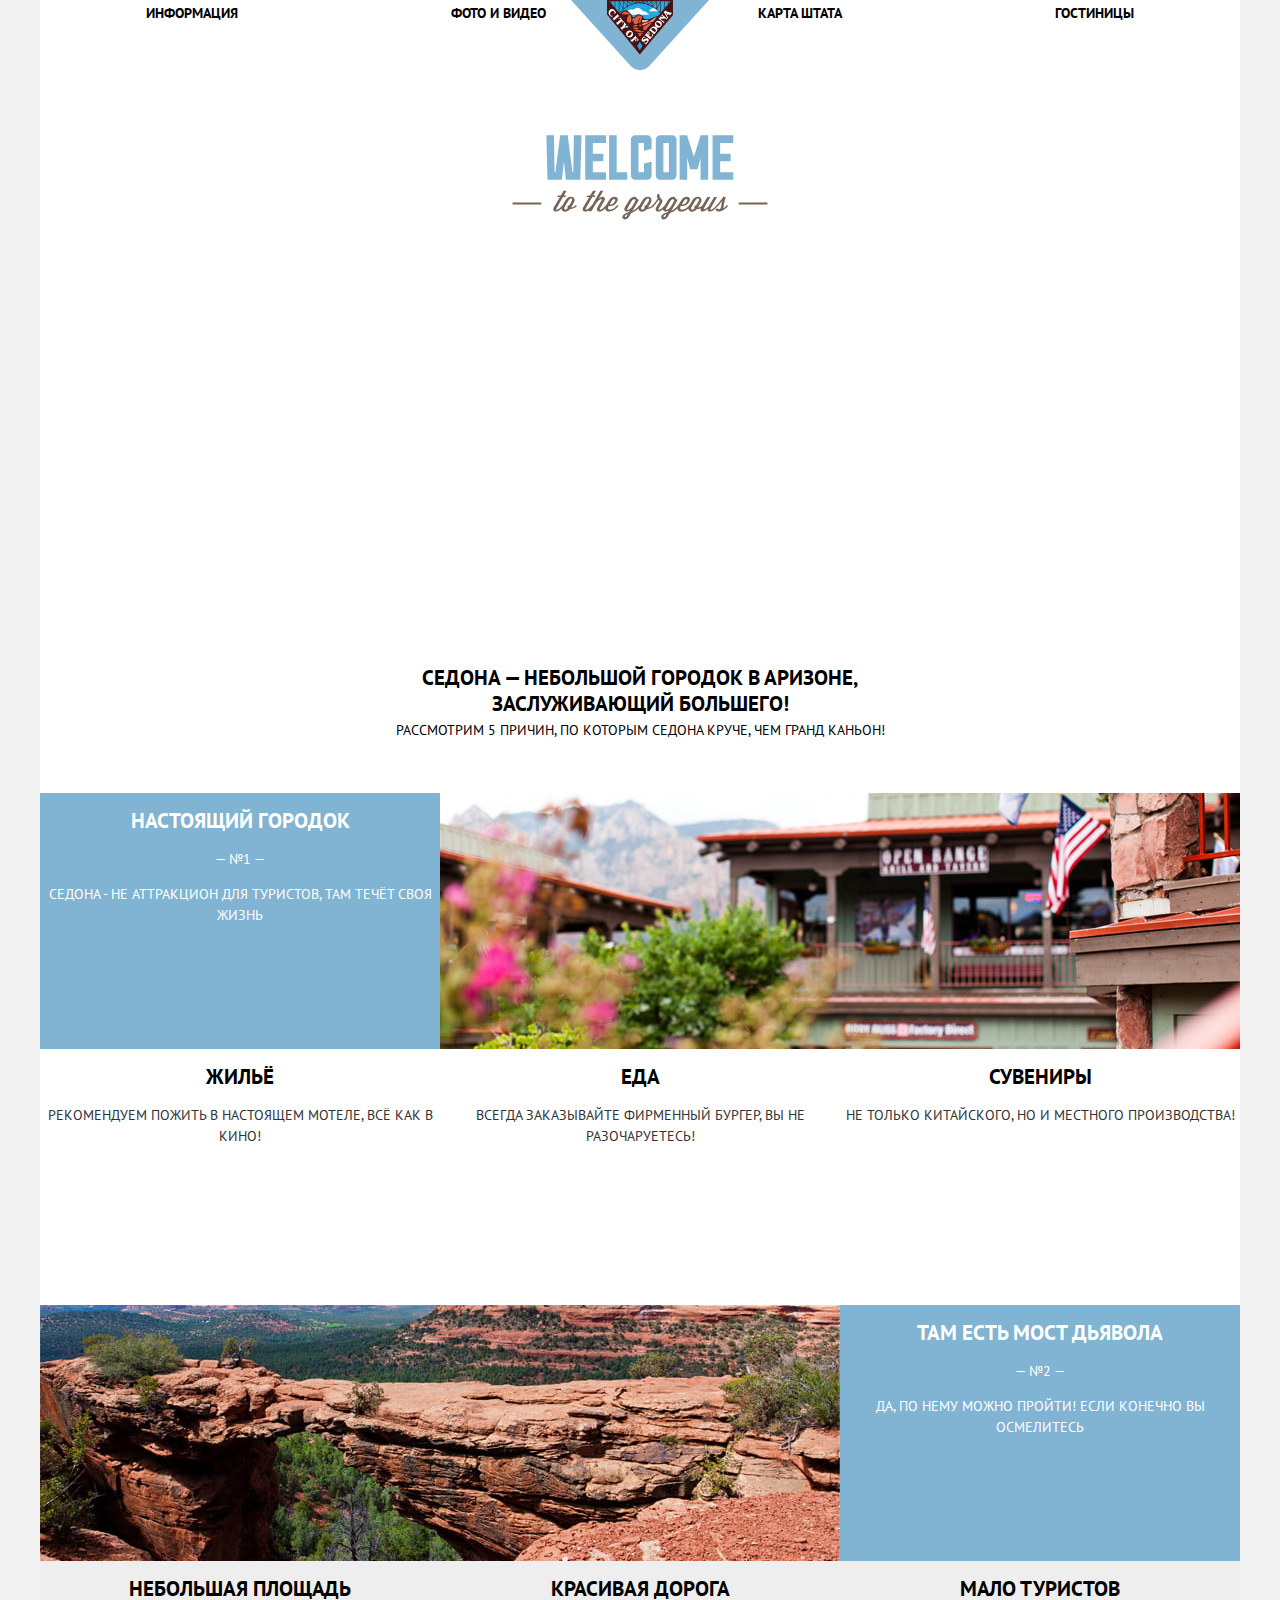
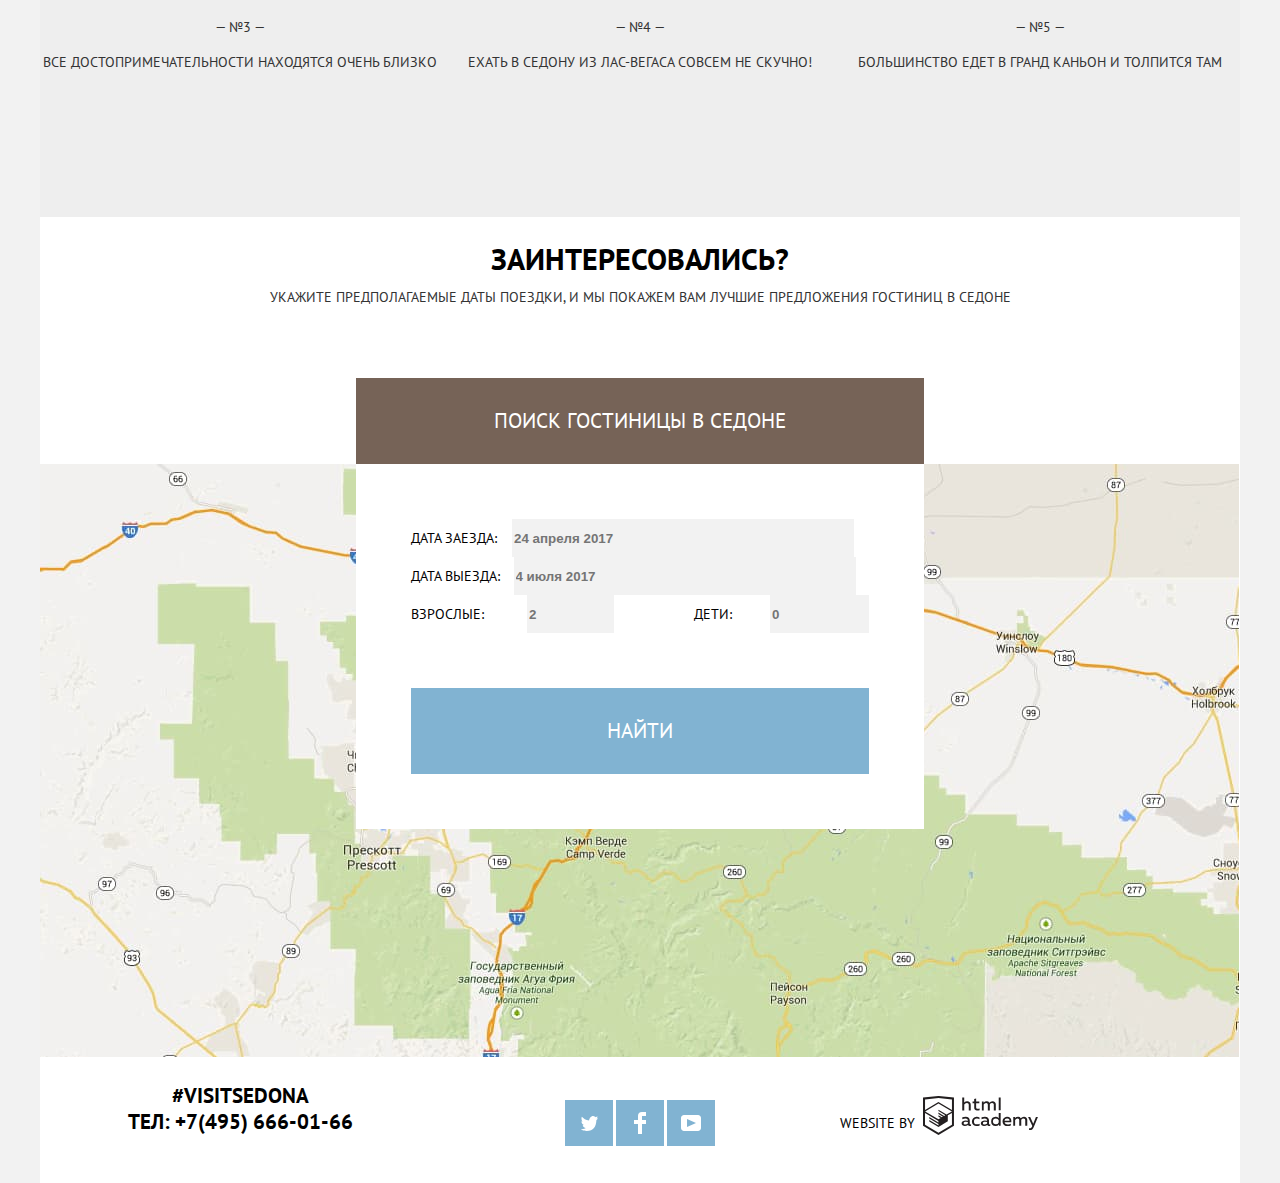
==== commit 4d32e7e8: "123" ====
--- a/index.html
+++ b/index.html
@@ -89,39 +89,41 @@
           </div>
         </section>
         <section class="hotel-search">
-          <h2 class="visually-hidden">Поиск гостиницы</h2>
-          <p class="interested">Заинтересовались?</p>
-          <p class="hotel-search-text">Укажите предполагаемые даты поездки, и мы покажем вам лучшие предложения гостиниц в седоне</p>
-          <div class="modal-block">
-            <button class="button color-pine-cone" type="button" name="button">Поиск гостиницы в Седоне</button>
-            <div class="modal">
-              <form class="hotel-search-form" action="https://echo.htmlacademy.ru/courses" method="post">
-              <p>
-                <label for="arrival-date">Дата заезда:</label>
-                <input id="arrival-date" type="text" placeholder="24 апреля 2017">
-                <div class="icon-calendar"></div>
-              </p>
-              <p>
-                <label for="departure-date">Дата выезда:</label>
-                <input id="departure-date" type="text" placeholder="4 июля 2017">
-                <div class="icon-calendar"></div>
-              </p>
-              <p>
-                <label for="adults-count">Взрослые:</label>
-                <input id="adults-count" type="number" min="1" placeholder="2">
-                <div class="icon-minus"></div>
-                <div class="icon-plus"></div>
-              </p>
-              <p>
-                <label for="childs-count">Дети:</label>
-                <input id="childs-count" type="number" min="0" placeholder="0">
-                <div class="icon-minus"></div>
-                <div class="icon-plus"></div>
-              </p>
-              <button class="button color-half-baked" type="submit">Найти</button>
-              </form>
+          <div class="hotel-search-header">
+            <h2 class="visually-hidden">Поиск гостиницы</h2>
+            <p class="interested">Заинтересовались?</p>
+            <p class="hotel-search-text">Укажите предполагаемые даты поездки, и мы покажем вам лучшие предложения гостиниц в седоне</p>
+          </div>
+            <div class="modal-block">
+              <button class="button color-pine-cone" type="button" name="button">Поиск гостиницы в Седоне</button>
+              <div class="modal">
+                <form class="hotel-search-form" action="https://echo.htmlacademy.ru/courses" method="post">
+                <div class="modal-content">
+                  <div class="modal-row">
+                    <label for="modal-arrival-date">Дата заезда:</label>
+                    <input id="arrival-date" type="text" placeholder="24 апреля 2017" name="arrival">
+                    <div class="icon-calendar"></div>
+                  </div>
+                  <div class="modal-row">
+                    <label for="modal-departure-date">Дата выезда:</label>
+                    <input id="modal-departure-date" type="text" placeholder="4 июля 2017" name="departure">
+                    <div class="icon-calendar"></div>
+                  </div>
+                  <div class="modal-row">
+                    <div class="modal-counter">
+                      <label for="modal-adults-count">Взрослые:</label>
+                      <input id="modal-adults-count" type="number" min="1" placeholder="2" name="number-of-adults">
+                    </div>
+                    <div class="modal-counter">
+                      <label for="childs-count">Дети:</label>
+                      <input id="childs-count" type="number" min="0" placeholder="0" name="number-of-children">
+                    </div>
+                  </div>
+                </div>
+                <button class="button color-half-baked" type="submit">Найти</button>
+                </form>
+              </div>
             </div>
-        </div>
         </section>
         <div>
           <img src="img\map.jpg" alt="местонахждение Седоны на карте">
@@ -131,11 +133,11 @@
         <div class="phone">
           <p>#visitSEDONA<br><a href="tel:+79456660166">ТЕЛ: +7(495) 666-01-66</a></p>
         </div>
-        <div>
+        <div class="social-block">
           <ul class="social">
-            <li><a href="blank.html">twitter</a></li>
-            <li><a href="blank.html">facebook</a></li>
-            <li><a href="blank.html">youtube</a></li>
+            <li><a href="blank.html"><span class="visually-hidden">twitter</span><img src="img\twitter.svg"></a></li>
+            <li><a href="blank.html"><span class="visually-hidden">facebook</span><img src="img\fb-icon.svg"></a></li>
+            <li><a href="blank.html"><span class="visually-hidden">youtube</span><img src="img\youtube.svg"></a></li>
           </ul>
         </div>
         <div class="website-by">
--- a/css/style.css
+++ b/css/style.css
@@ -204,8 +204,8 @@
   text-align: center;
   font-weight: bold;
 
-  /* margin: 0; */
-  /* margin-top: 30px; */
+  margin: 0;
+  margin-top: 30px;
 }
 
 .hotel-search-text {
@@ -215,13 +215,50 @@
   color: var(--basic-mine-shaft);
 }
 
-
+.modal-block {
+  position: relative;
+  width: 568px;
+  margin: 0 auto;
+}
 
 .hotel-search {
-    display: grid;
+  display: grid;
+  background-color: #fff;
+}
+
+.modal {
+  position: absolute;
+  top: 100%;
+  left: 0;
+  background-color: #fff;
+  padding: 55px;
+}
+
+.modal-row {
+  display: flex;
+  justify-content: space-between;
+  line-height: 38px;
+}
+
+.modal-row input {
+  width: calc(100% - 120px);
+}
+
+.modal-counter {
+  display: flex;
+  justify-content: space-between;
+}
+
+.modal-counter:last-child {
+  margin-left: 80px;
+}
+
+.modal-counter:last-child input {
+  width: calc(100% - 80px);
 }
 
 .hotel-search .button {
+  display: block;
   font-family: 'PT Sans', sans-serif;
   font-size: 21px;
   line-height: 26px;
@@ -230,8 +267,10 @@
   border: none;
   text-transform: uppercase;
 
-  max-width: 568px;
-  margin: 0 auto;
+  height: 86px;
+  width: 100%;
+  margin-top: 55px;
+  outline: none;
 }
 
 .color-pine-cone {
@@ -287,6 +326,7 @@
 .main-footer {
   display: grid;
   grid-template-columns: 1fr 1fr 1fr;
+  height: 120px;
 }
 
 .phone {
@@ -307,15 +347,38 @@
 }
 
 .social {
-  justify-self: center;
-  text-align: center;
-  list-style: none;
-  margin: 0;
-  padding: 0;
-}
-
+  width: 150px;
+  margin: 0 auto;
+  padding: 0;
+  display: flex;
+  flex-wrap: wrap;
+  justify-content: space-between;
+    list-style: none;
+}
+
+.social-block{
+  align-self: center;
+}
+
+.social li {
+}
+.social a {
+    display: flex;
+    align-items: center;
+    justify-content: center;
+
+      width: 48px;
+      height: 46px;
+      background-color: #81B3D2;
+}
 .website-by {
   line-height: 26px;
+    display: flex;
+    align-self: center;
+}
+
+.website-by p{
+  margin-right: 8px;
 }
 
 /* hotels.html */
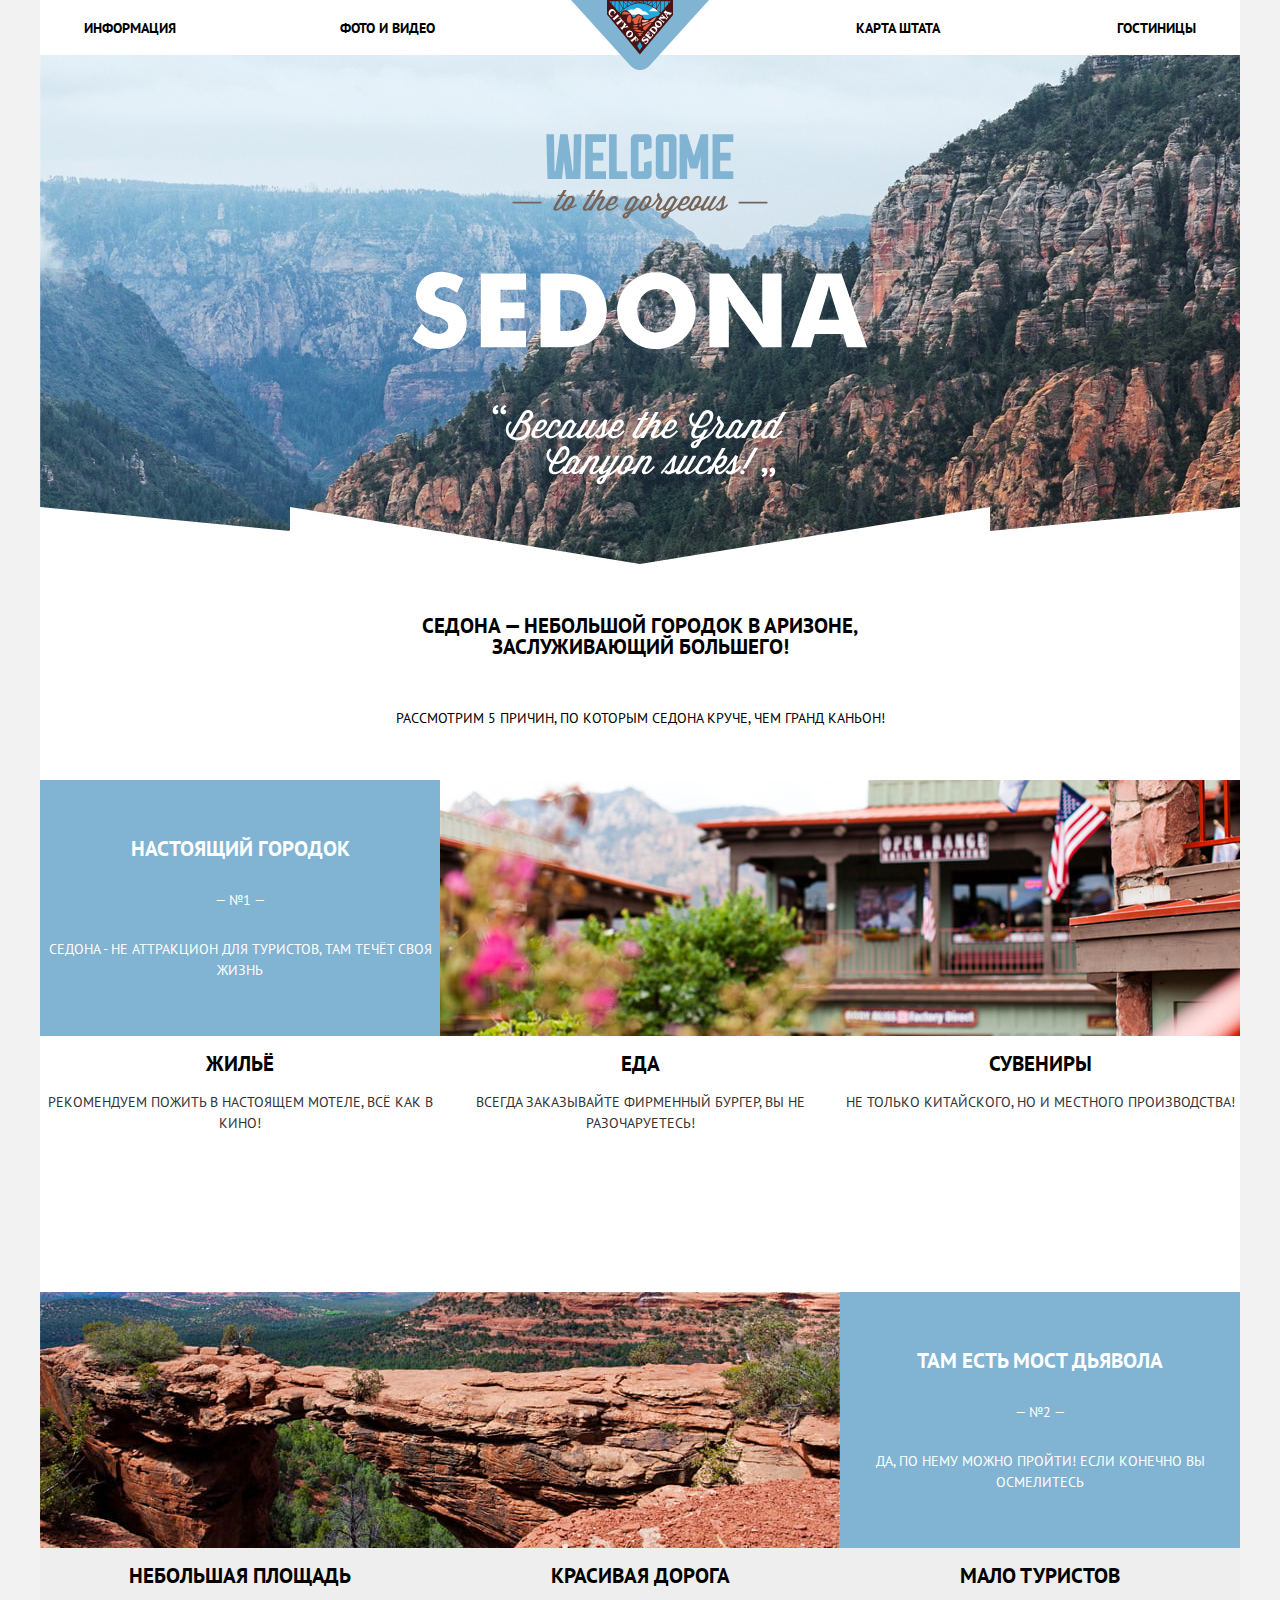
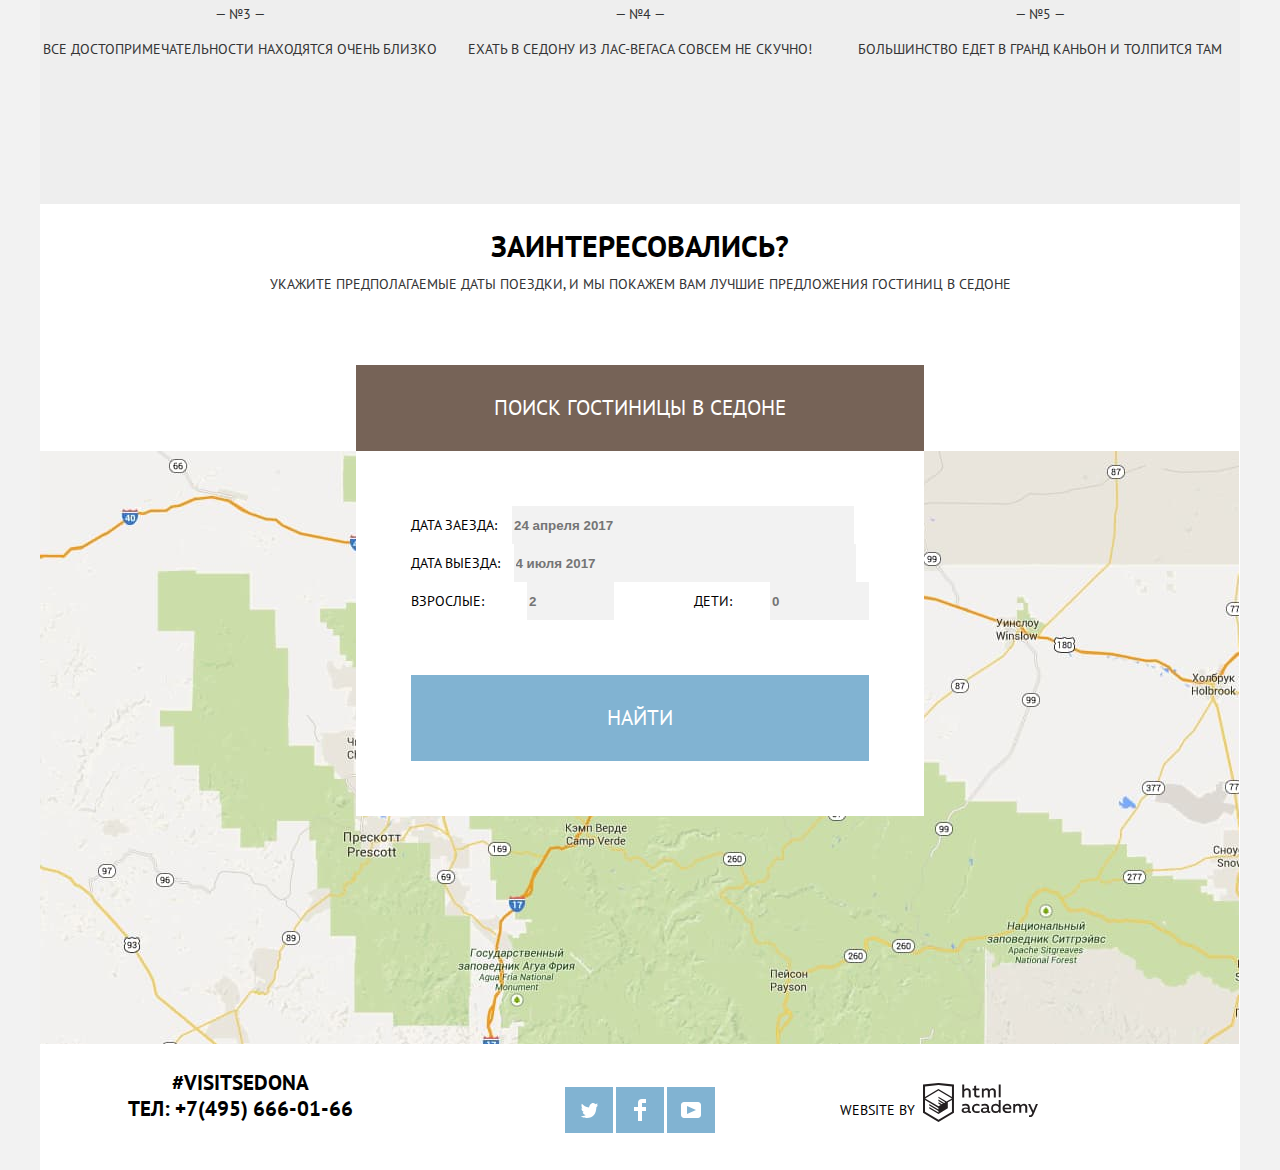
==== commit c50546e4: "123" ====
--- a/index.html
+++ b/index.html
@@ -13,14 +13,24 @@
         <nav class="main-navigation">
         <div class="logo-container">
           <a>
-            <img class="logo" src="img\logo-sedona.svg" width="138px" height="70px" alt="логотип седона">
+            <img
+              class="logo"
+              src="img\logo-sedona.svg"
+              width="138px"
+              height="70px"
+              alt="логотип седона"
+            />
           </a>
         </div>
           <ul class="site-navigation">
-            <li class="information"><a href="blank.html">Информация</a></li>
-            <li class="photo-video"><a href="blank.html">Фото и видео</a></li>
-            <li class="map"><a href="blank.html">Карта штата</a></li>
-            <li class="hotels"><a href="hotels.html">Гостиницы</a></li>
+            <div>
+              <li class="information"><a href="blank.html">Информация</a></li>
+              <li class="photo-video"><a href="blank.html">Фото и видео</a></li>
+            </div>
+            <div>
+              <li class="map"><a href="blank.html">Карта штата</a></li>
+              <li class="hotels"><a href="hotels.html">Гостиницы</a></li>
+            </div>
           </ul>
         </nav>
       </header>
--- a/css/style.css
+++ b/css/style.css
@@ -78,17 +78,27 @@
   list-style: none;
 
   display: flex;
-  /* align-items: center; */
   justify-content: space-around;
 
   height: 55px;
   position: relative;
   z-index: 1;
 }
-/*  */
-/*  */
-..site-navigation li {
-  width: 25%;
+
+.site-navigation div {
+  display: flex;
+}
+
+.site-navigation div:first-child {
+  text-align: left;
+}
+
+.site-navigation div:last-child {
+  text-align: right;
+}
+
+.site-navigation li {
+  width: 256px;
   line-height: 56px;
   vertical-align: middle;
 }
@@ -130,29 +140,31 @@
   display: flex;
   justify-content: center;
   align-items: center;
-  min-height: 510px;
+  min-height: 509px;
+  background: url("../img/background-photo.jpg")
 }
 
 /* Why Sedona */
+.why-sedona {
+  display: flex;
+  flex-direction: column;
+  justify-content: space-evenly;
+  min-height: 216px;
+}
 
 .why-sedona-text {
   font-size: 21px;
-  line-height: 26px;
   font-weight: bold;
   text-align: center;
 
   max-width: 470px;
   margin: 0 auto;
-  padding-top: 100px;
 }
 
 .five-reasons-text {
-  line-height: 26px;
-  text-align: center;
-
-  max-width: 520px;
+  text-align: center;
+
   margin: 0 auto;
-  padding-bottom: 50px;
 }
 
 /* Five-reasons */
@@ -177,6 +189,10 @@
   background-color: var(--basic-half-baked);
 
   width: 400px;
+
+  display: flex;
+  flex-direction: column;
+  justify-content: center;
 }
 
 .other-reasons {
